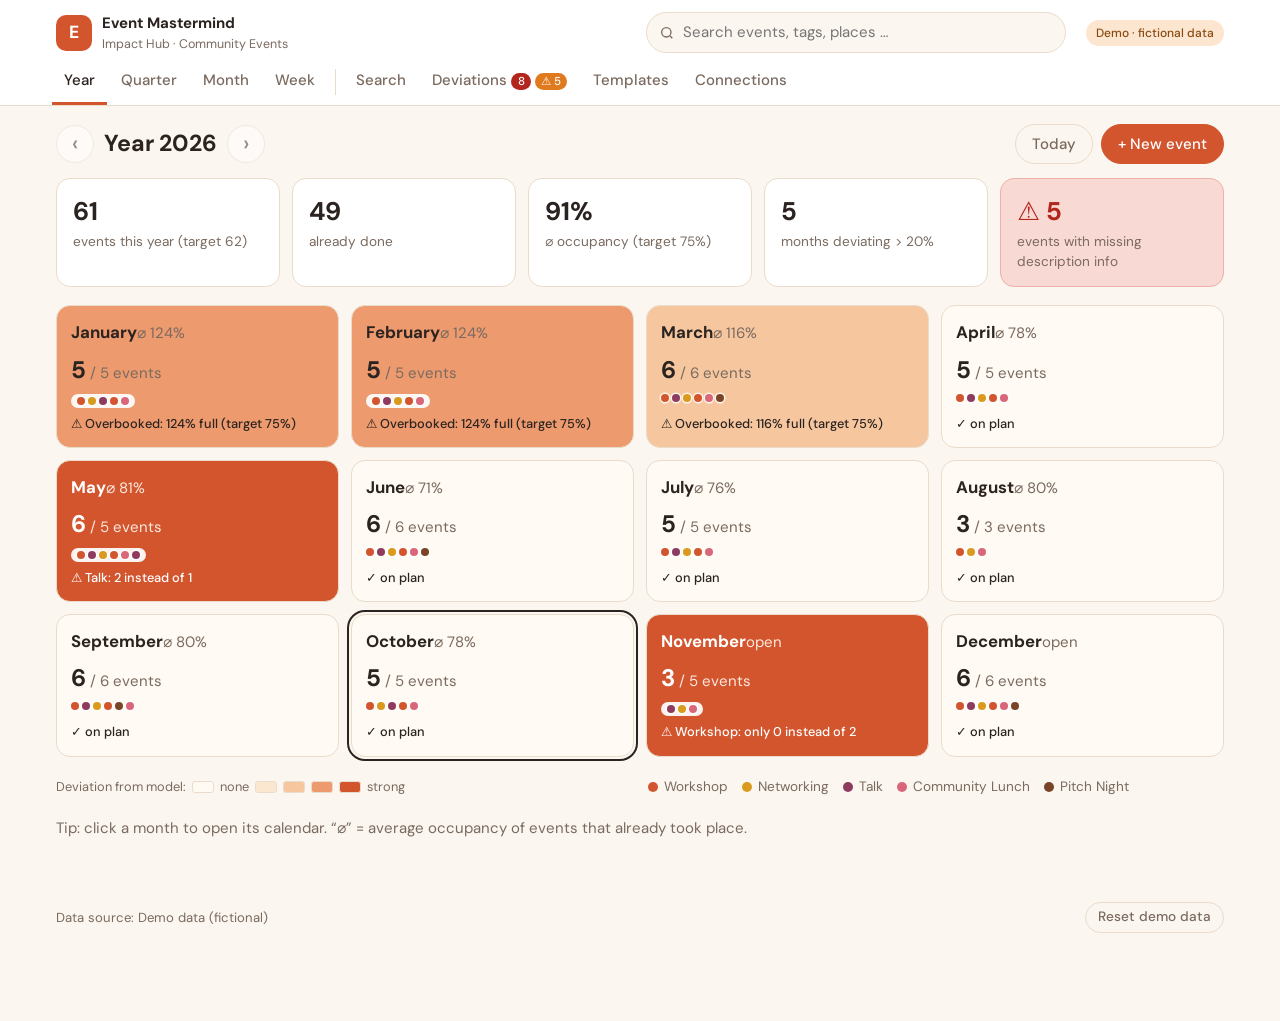
==== index.html @ b863c081 "Ask AI: KI schlägt Änderungen an Events vor, Mensch übernimmt per Klick - Gemini darf Titel, Summary" ====
<!DOCTYPE html>
<html lang="en">
<head>
  <meta charset="utf-8">
  <meta name="viewport" content="width=device-width, initial-scale=1">
  <title>Event Mastermind</title>
  <meta name="description" content="Clickable prototype of an event manager for the community team – with fictional demo data.">
  <link rel="icon" type="image/svg+xml" href="bilder/favicon.svg">
  <link rel="preconnect" href="https://fonts.googleapis.com">
  <link rel="preconnect" href="https://fonts.gstatic.com" crossorigin>
  <link href="https://fonts.googleapis.com/css2?family=DM+Sans:opsz,wght@9..40,400;9..40,500;9..40,700&display=swap" rel="stylesheet">
  <link rel="stylesheet" href="style.css">
</head>
<body>
  <header class="kopf">
    <div class="kopf-innen">
      <a class="marke" href="#/year">
        <span class="marke-zeichen" aria-hidden="true">E</span>
        <span class="marke-text">
          <strong>Event Mastermind</strong>
          <small>Impact Hub · Community Events</small>
        </span>
      </a>
      <form class="suche" id="suche-formular" role="search">
        <input type="search" id="suche" placeholder="Search events, tags, places …" aria-label="Search events" autocomplete="off">
      </form>
      <span class="demo-hinweis" title="All data is fictional">Demo · fictional data</span>
      <!-- Benutzer-Menü: wird von app.js gefüllt (nur in der Online-Version mit Google-Login) -->
      <div class="benutzer" id="benutzer" hidden></div>
    </div>
    <nav class="hauptnav" aria-label="Views">
      <a href="#/year" data-ansicht="year">Year</a>
      <a href="#/quarter" data-ansicht="quarter">Quarter</a>
      <a href="#/month" data-ansicht="month">Month</a>
      <a href="#/week" data-ansicht="week">Week</a>
      <span class="nav-trenner" aria-hidden="true"></span>
      <a href="#/search" data-ansicht="search">Search</a>
      <a href="#/deviations" data-ansicht="deviations">Deviations <span class="zaehler" id="warn-zaehler"></span> <span class="zaehler info" id="info-zaehler"></span></a>
      <a href="#/templates" data-ansicht="templates">Templates</a>
      <a href="#/connections" data-ansicht="connections">Connections</a>
    </nav>
  </header>

  <div class="werkzeugleiste" id="werkzeugleiste">
    <div class="blaettern">
      <button class="knopf rund" id="zurueck" aria-label="Previous">‹</button>
      <h1 id="titel">…</h1>
      <button class="knopf rund" id="vor" aria-label="Next">›</button>
    </div>
    <div class="aktionen">
      <button class="knopf leise" id="heute">Today</button>
      <button class="knopf haupt" id="neues-event">+ New event</button>
    </div>
  </div>

  <main id="inhalt" class="inhalt" tabindex="-1">
    <p class="laedt">Loading data …</p>
  </main>

  <footer class="fuss">
    <span id="datenquelle"></span>
    <button class="knopf leise klein" id="zuruecksetzen">Reset demo data</button>
  </footer>

  <!-- Dialog-Fenster (für Event-Formular, Social-Post usw.) -->
  <dialog id="dialog" class="dialog">
    <div id="dialog-inhalt"></div>
  </dialog>

  <div id="meldung" class="meldung" role="status" aria-live="polite"></div>

  <!-- "Ask AI": Knopf unten rechts + kleines Chat-Fenster (nur online; Vorschläge speichert erst ein Klick auf "Apply") -->
  <button class="ki-knopf" id="ki-knopf" type="button" hidden aria-controls="ki-fenster" aria-expanded="false">
    <svg class="funkel" viewBox="0 0 24 24" aria-hidden="true"><path d="M10 2.5l1.9 5.6 5.6 1.9-5.6 1.9L10 17.5l-1.9-5.6L2.5 10l5.6-1.9z"/><path d="M18.5 13.5l.95 2.55 2.55.95-2.55.95-.95 2.55-.95-2.55L15 17l2.55-.95z"/></svg> Ask AI
  </button>
  <section class="ki-fenster" id="ki-fenster" hidden aria-label="Ask AI">
    <header class="ki-kopf">
      <span class="ki-titel"><svg class="funkel" viewBox="0 0 24 24" aria-hidden="true"><path d="M10 2.5l1.9 5.6 5.6 1.9-5.6 1.9L10 17.5l-1.9-5.6L2.5 10l5.6-1.9z"/><path d="M18.5 13.5l.95 2.55 2.55.95-2.55.95-.95 2.55-.95-2.55L15 17l2.55-.95z"/></svg> Ask AI</span>
      <span class="ki-unter">Suggests changes · you decide · answers can be wrong</span>
      <button class="knopf rund leise" id="ki-schliessen" type="button" aria-label="Close">×</button>
    </header>
    <div class="ki-verlauf" id="ki-verlauf" aria-live="polite"></div>
    <form class="ki-eingabe" id="ki-formular">
      <textarea id="ki-frage" rows="2" placeholder="Ask a question or ask for texts, e.g. “Write the ticket info for …”" aria-label="Your question"></textarea>
      <button class="knopf haupt" id="ki-senden" type="submit">Send</button>
    </form>
  </section>

  <!-- Reihenfolge wichtig: erst die Daten, dann die Datenschicht, dann die Oberfläche -->
  <script src="data/demo-daten.js"></script>
  <script src="data-layer.js"></script>
  <script src="app.js"></script>
</body>
</html>
---- style.css ----
/*
 * style.css – das Aussehen.
 * Farben stehen ganz oben als "Variablen" (--name). Wer eine Farbe ändern will,
 * ändert sie nur hier – sie wird überall übernommen.
 * Warme Töne, angelehnt an Impact Hub (kein Grün, kein Blau).
 */
:root {
  /* Grundfarben */
  --hintergrund: #fbf6ef;      /* warmes Creme */
  --flaeche: #ffffff;
  --flaeche-warm: #f6ece0;     /* Sand */
  --linie: #eadccb;
  --text: #2b2320;             /* warmes Fast-Schwarz */
  --text-leise: #7a6a5f;
  --akzent: #d2552e;           /* Impact-Terrakotta */
  --akzent-dunkel: #a8401f;
  --akzent-hell: #fbe3d8;

  /* Ampel – ebenfalls warm */
  --ok: #b98b3e;               /* Ocker statt Grün */
  --ok-hell: #f6ead2;
  --warnung: #e07a1f;
  --warnung-hell: #fde6cf;
  --kritisch: #b3261e;
  --kritisch-hell: #f9d9d4;

  /* Ein Farbton pro Kategorie */
  --kat-workshop: #d2552e;        /* Terrakotta */
  --kat-networking: #d99a1e;      /* Safran */
  --kat-talk: #8e3b5e;            /* Pflaume */
  --kat-lunch: #d9677a;           /* Rosé */
  --kat-pitch: #7a4426;           /* Zimt */

  /* Heatmap-Stufen (von ruhig bis starke Abweichung) */
  --heat-0: #fffaf3;
  --heat-1: #fbe7cf;
  --heat-2: #f6c79f;
  --heat-3: #ec9a6e;
  --heat-4: #d2552e;

  --radius: 14px;
  --radius-klein: 9px;
  --schatten: 0 1px 2px rgba(43, 35, 32, .06), 0 4px 16px rgba(43, 35, 32, .06);
  --schrift: "DM Sans", system-ui, -apple-system, "Segoe UI", Roboto, sans-serif;
}

* { box-sizing: border-box; }
html { -webkit-text-size-adjust: 100%; }
body {
  margin: 0;
  background: var(--hintergrund);
  color: var(--text);
  font-family: var(--schrift);
  font-size: 15px;
  line-height: 1.5;
}
h1, h2, h3 { line-height: 1.2; margin: 0; }
h2 { font-size: 1.15rem; }
h3 { font-size: 1rem; }
a { color: var(--akzent-dunkel); }
button { font: inherit; color: inherit; }
:focus-visible { outline: 3px solid var(--warnung); outline-offset: 2px; }

/* ---------------------------------------------------------- Kopfbereich */
.kopf {
  background: var(--flaeche);
  border-bottom: 1px solid var(--linie);
  position: sticky;
  top: 0;
  z-index: 10;
}
.kopf-innen {
  max-width: 1200px;
  margin: 0 auto;
  padding: 12px 16px 6px;
  display: flex;
  align-items: center;
  justify-content: space-between;
  gap: 12px;
}
.marke { display: flex; align-items: center; gap: 10px; text-decoration: none; color: var(--text); }
.marke-zeichen {
  width: 36px; height: 36px; border-radius: 10px;
  background: var(--akzent); color: #fff;
  display: grid; place-items: center; font-weight: 700; font-size: 1.1rem;
}
.marke-text { display: flex; flex-direction: column; }
.marke-text small { color: var(--text-leise); font-size: .78rem; }
.demo-hinweis {
  font-size: .75rem; font-weight: 500;
  background: var(--warnung-hell); color: #8a4a12;
  padding: 4px 10px; border-radius: 999px; white-space: nowrap;
}
/* Benutzer-Menü oben rechts */
.benutzer { position: relative; flex-shrink: 0; }
.benutzer-knopf {
  width: 36px; height: 36px; border-radius: 50%; border: none; cursor: pointer;
  background: var(--akzent); color: #fff; font: inherit; font-weight: 700;
}
.benutzer-knopf:hover, .benutzer-knopf[aria-expanded="true"] { background: var(--akzent-dunkel); }
.benutzer-menue {
  position: absolute; right: 0; top: calc(100% + 8px); z-index: 50;
  width: 260px; padding: 14px 16px; border-radius: var(--radius-klein);
  background: var(--flaeche); border: 1px solid var(--linie);
  box-shadow: 0 8px 24px rgba(43, 35, 32, .14);
}
.benutzer-menue p { margin: 0 0 6px; }
.benutzer-email { font-weight: 700; word-break: break-all; margin-bottom: 0 !important; }
.klein-text { font-size: .78rem; }
.test-hinweis {
  font-size: .85rem; background: var(--ok-hell); border-radius: var(--radius-klein);
  padding: 8px 12px; margin: 12px 0 0;
}
/* "Ask AI": Knopf unten rechts und Chat-Fenster */
.funkel { width: 1.15em; height: 1.15em; fill: currentColor; flex-shrink: 0; }
.ki-knopf {
  position: fixed; right: 20px; bottom: 20px; z-index: 40;
  display: inline-flex; align-items: center; gap: 8px;
  padding: 12px 18px; border: none; border-radius: 999px; cursor: pointer;
  background: var(--akzent); color: #fff; font: inherit; font-weight: 700;
  box-shadow: 0 8px 24px rgba(168, 64, 31, .35);
}
.ki-knopf:hover { background: var(--akzent-dunkel); }
.ki-knopf .funkel { color: var(--kat-networking); }
.ki-fenster {
  position: fixed; right: 20px; bottom: 20px; z-index: 45;
  width: min(440px, calc(100vw - 32px)); height: min(620px, calc(100vh - 40px));
  display: flex; flex-direction: column; overflow: hidden;
  background: var(--flaeche); border: 1px solid var(--linie); border-radius: var(--radius-klein);
  box-shadow: 0 16px 48px rgba(43, 35, 32, .22);
}
.ki-fenster[hidden], .ki-knopf[hidden] { display: none; }
.ki-kopf {
  display: grid; grid-template-columns: 1fr auto; align-items: center;
  padding: 10px 10px 10px 16px; background: var(--flaeche-warm); border-bottom: 1px solid var(--linie);
}
.ki-titel { display: inline-flex; align-items: center; gap: 6px; font-weight: 700; }
.ki-titel .funkel { color: var(--akzent); }
.ki-unter { grid-column: 1; font-size: .75rem; color: var(--text-leise); }
.ki-kopf .knopf { grid-column: 2; grid-row: 1 / span 2; }
.ki-verlauf { flex: 1; overflow-y: auto; padding: 14px; display: flex; flex-direction: column; gap: 10px; }
.ki-blase { max-width: 88%; padding: 9px 13px; border-radius: 14px; font-size: .9rem; line-height: 1.45; }
.ki-blase p { margin: 0 0 6px; }
.ki-blase p:last-child { margin-bottom: 0; }
.ki-blase ul { margin: 4px 0; padding-left: 18px; }
.ki-blase code { font-size: .85em; background: var(--flaeche-warm); padding: 0 4px; border-radius: 4px; }
.ki-blase.user { align-self: flex-end; background: var(--akzent); color: #fff; border-bottom-right-radius: 4px; }
.ki-blase.model { align-self: flex-start; background: var(--hintergrund); border: 1px solid var(--linie); border-bottom-left-radius: 4px; }
.ki-blase.fehler { background: var(--kritisch-hell); border-color: var(--kritisch-hell); }
.ki-blase.warten { color: var(--text-leise); }
.ki-modell { font-size: .72rem; color: var(--text-leise); margin-top: 6px !important; }
.ki-beispiele { display: flex; flex-direction: column; align-items: flex-start; gap: 6px; margin-top: 10px; }
.ki-beispiele .knopf { text-align: left; }
/* Änderungs-Vorschläge der KI (Karte mit alt → neu) */
.ki-vorschlag { margin: 8px 0; padding: 10px; background: var(--flaeche); border: 1px solid var(--linie); border-left: 4px solid var(--akzent); border-radius: 10px; }
.ki-vorschlag.fehler { border-left-color: var(--kritisch); background: var(--kritisch-hell); }
.ki-vorschlag.verworfen { opacity: .55; }
.ki-vorschlag-kopf { font-size: .88rem; margin-bottom: 4px; }
.ki-vorschlag p.leise { font-size: .8rem; }
.ki-diff { display: flex; flex-direction: column; gap: 6px; margin: 6px 0; }
.ki-diff-zeile { font-size: .8rem; line-height: 1.35; }
.ki-diff-zeile del, .ki-diff-zeile ins { white-space: pre-line; }
.ki-diff-feld { display: block; font-weight: 700; color: var(--text-leise); font-size: .72rem; text-transform: uppercase; letter-spacing: .03em; }
.ki-diff-zeile del { display: block; color: var(--text-leise); }
.ki-diff-zeile ins { display: block; text-decoration: none; background: var(--ok-hell); border-radius: 4px; padding: 1px 4px; }
.ki-diff-leer { display: block; color: var(--kritisch); font-style: italic; }
.ki-vorschlag-knoepfe { display: flex; flex-wrap: wrap; gap: 6px; align-items: center; margin-top: 6px; }
.ki-erledigt { color: var(--ok); font-weight: 700; font-size: .85rem; }
.punkte i {
  display: inline-block; width: 6px; height: 6px; margin-right: 3px; border-radius: 50%;
  background: var(--akzent); animation: punkt 1s infinite ease-in-out;
}
.punkte i:nth-child(2) { animation-delay: .15s; }
.punkte i:nth-child(3) { animation-delay: .3s; }
@keyframes punkt { 0%, 80%, 100% { opacity: .25; } 40% { opacity: 1; } }
.ki-eingabe { display: flex; gap: 8px; padding: 10px; border-top: 1px solid var(--linie); }
.ki-eingabe textarea {
  flex: 1; resize: none; font: inherit; font-size: .9rem; color: var(--text);
  padding: 8px 12px; border: 1px solid var(--linie); border-radius: var(--radius-klein); background: var(--hintergrund);
}
.ki-eingabe textarea:focus { border-color: var(--akzent); outline: none; }
.ki-eingabe .knopf { align-self: stretch; }
.hauptnav {
  max-width: 1200px; margin: 0 auto; padding: 0 12px;
  display: flex; gap: 2px; overflow-x: auto; scrollbar-width: none;
}
.hauptnav::-webkit-scrollbar { display: none; }
.hauptnav a {
  padding: 10px 12px; text-decoration: none; color: var(--text-leise);
  font-weight: 500; white-space: nowrap; border-bottom: 3px solid transparent;
}
.hauptnav a:hover { color: var(--text); }
.hauptnav a.aktiv { color: var(--text); border-bottom-color: var(--akzent); }
.nav-trenner { width: 1px; background: var(--linie); margin: 10px 6px; flex: none; }
.zaehler {
  display: inline-block; min-width: 20px; padding: 0 6px; border-radius: 999px;
  background: var(--kritisch); color: #fff; font-size: .72rem; text-align: center;
}
.zaehler:empty { display: none; }

/* ---------------------------------------------------------- Werkzeugleiste */
.werkzeugleiste {
  max-width: 1200px; margin: 0 auto; padding: 18px 16px 6px;
  display: flex; align-items: center; justify-content: space-between; gap: 12px; flex-wrap: wrap;
}
.werkzeugleiste.ohne-blaettern .blaettern .rund { display: none; }
.blaettern { display: flex; align-items: center; gap: 10px; min-width: 0; }
.blaettern h1 { font-size: 1.45rem; font-weight: 700; }
.aktionen { display: flex; gap: 8px; }

/* ---------------------------------------------------------- Knöpfe */
.knopf {
  border: 1px solid var(--linie); background: var(--flaeche);
  border-radius: 999px; padding: 8px 16px; cursor: pointer; font-weight: 500;
  transition: background .15s, border-color .15s;
}
.knopf:hover { border-color: var(--akzent); }
.knopf.haupt { background: var(--akzent); border-color: var(--akzent); color: #fff; }
.knopf.haupt:hover { background: var(--akzent-dunkel); }
.knopf.leise { background: transparent; }
.knopf.klein { padding: 4px 12px; font-size: .85rem; }
.knopf.rund { width: 38px; height: 38px; padding: 0; font-size: 1.4rem; line-height: 1; }
.knopf.gefahr { color: var(--kritisch); }
.knopf:disabled { opacity: .5; cursor: not-allowed; }

/* ---------------------------------------------------------- Inhalt */
.inhalt { max-width: 1200px; margin: 0 auto; padding: 8px 16px 32px; outline: none; }
.laedt { color: var(--text-leise); }
.karte {
  background: var(--flaeche); border: 1px solid var(--linie);
  border-radius: var(--radius); box-shadow: var(--schatten); padding: 18px;
}
.abschnitt { margin-top: 20px; }
.untertitel { color: var(--text-leise); margin: 4px 0 0; }
.leise { color: var(--text-leise); }
.gitter-2 { display: grid; grid-template-columns: repeat(auto-fit, minmax(300px, 1fr)); gap: 16px; }

/* Kennzahlen oben */
.kennzahlen { display: grid; grid-template-columns: repeat(auto-fit, minmax(160px, 1fr)); gap: 12px; margin-bottom: 18px; }
.kennzahl { background: var(--flaeche); border: 1px solid var(--linie); border-radius: var(--radius); padding: 14px 16px; }
.kennzahl .wert { font-size: 1.6rem; font-weight: 700; }
.kennzahl .label { color: var(--text-leise); font-size: .85rem; }

/* Kategorie-Farben */
.kat-Workshop { --kat: var(--kat-workshop); }
.kat-Networking { --kat: var(--kat-networking); }
.kat-Talk { --kat: var(--kat-talk); }
.kat-Community-Lunch { --kat: var(--kat-lunch); }
.kat-Pitch-Night { --kat: var(--kat-pitch); }
.kat-auslastung { --kat: var(--akzent); }
.kat-punkt { display: inline-block; width: 10px; height: 10px; border-radius: 50%; background: var(--kat); flex: none; }
.kat-pille {
  display: inline-flex; align-items: center; gap: 6px; font-size: .78rem; font-weight: 500;
  padding: 2px 10px; border-radius: 999px;
  background: color-mix(in srgb, var(--kat) 14%, white); color: color-mix(in srgb, var(--kat) 80%, black);
}
.legende { display: flex; flex-wrap: wrap; gap: 14px; font-size: .85rem; color: var(--text-leise); }
.legende span { display: inline-flex; align-items: center; gap: 6px; }

/* Status */
.status { font-size: .75rem; font-weight: 500; padding: 2px 9px; border-radius: 999px; white-space: nowrap; }
.status-Idea { background: #efe7f0; color: #6b3a5a; }
.status-Planned { background: var(--ok-hell); color: #7a5a1f; }
.status-Published { background: var(--akzent-hell); color: var(--akzent-dunkel); }
.status-Done { background: #ece6e1; color: #5d514a; }

/* ---------------------------------------------------------- Jahr: Heatmap */
.heatmap { display: grid; grid-template-columns: repeat(4, 1fr); gap: 12px; }
.kachel {
  text-align: left; cursor: pointer; border: 1px solid var(--linie);
  border-radius: var(--radius); padding: 14px; min-height: 140px;
  background: var(--heat-0); display: flex; flex-direction: column; gap: 6px;
  transition: transform .12s, box-shadow .12s;
}
.kachel:hover { transform: translateY(-2px); box-shadow: var(--schatten); }
.kachel.stufe-1 { background: var(--heat-1); }
.kachel.stufe-2 { background: var(--heat-2); }
.kachel.stufe-3 { background: var(--heat-3); }
.kachel.stufe-4 { background: var(--heat-4); color: #fff; }
.kachel.stufe-4 .leise { color: #fde9df; }
.kachel.heute-monat { outline: 2px solid var(--text); outline-offset: 2px; }
.kachel-kopf { display: flex; justify-content: space-between; align-items: baseline; }
.kachel-kopf strong { font-size: 1.05rem; }
.kachel .zahl { font-size: 1.5rem; font-weight: 700; }
.kachel .hinweis { font-size: .8rem; font-weight: 500; margin-top: auto; }
.mini-punkte { display: flex; flex-wrap: wrap; gap: 3px; }
.mini-punkte .kat-punkt { width: 8px; height: 8px; box-shadow: 0 0 0 1.5px rgba(255,255,255,.8); }
.kachel.stufe-3 .mini-punkte, .kachel.stufe-4 .mini-punkte { background: rgba(255,255,255,.92); padding: 3px 6px; border-radius: 999px; align-self: flex-start; }
.skala { display: flex; align-items: center; gap: 6px; font-size: .8rem; color: var(--text-leise); }
.skala i { width: 22px; height: 12px; border-radius: 3px; display: inline-block; border: 1px solid var(--linie); }

/* ---------------------------------------------------------- Quartal: Balken */
.balken-zeile { display: grid; grid-template-columns: 150px 1fr 90px; gap: 12px; align-items: center; padding: 10px 0; border-bottom: 1px dashed var(--linie); }
.balken-zeile:last-child { border-bottom: 0; }
.balken-name { display: flex; align-items: center; gap: 8px; font-weight: 500; }
.balken-spur { position: relative; height: 26px; background: var(--flaeche-warm); border-radius: 6px; }
.balken-ist { position: absolute; inset: 0 auto 0 0; background: var(--kat); border-radius: 6px; }
.balken-soll { position: absolute; top: -4px; bottom: -4px; width: 3px; background: var(--text); border-radius: 2px; }
.balken-soll::after { content: "Soll"; position: absolute; top: -16px; left: -9px; font-size: .65rem; color: var(--text-leise); }
.balken-wert { text-align: right; font-variant-numeric: tabular-nums; }
.abw { font-size: .8rem; font-weight: 700; }
.abw.zu-wenig { color: var(--kritisch); }
.abw.zu-viel { color: var(--warnung); }
.abw.passt { color: var(--ok); }
.monats-links { display: flex; gap: 8px; flex-wrap: wrap; margin-top: 10px; }

/* ---------------------------------------------------------- Monat: Kalender */
.banner { border-radius: var(--radius); padding: 12px 16px; margin-bottom: 14px; display: flex; gap: 10px; align-items: flex-start; }
.banner.warnung { background: var(--warnung-hell); border: 1px solid #f4c79c; }
.banner.ok { background: var(--ok-hell); border: 1px solid #ead7ad; }
.banner ul { margin: 4px 0 0; padding-left: 18px; }
.banner-symbol { font-size: 1.2rem; line-height: 1.2; }
.kalender { display: grid; grid-template-columns: repeat(7, 1fr); gap: 6px; }
.kalender .wochentag { font-size: .78rem; color: var(--text-leise); font-weight: 500; text-align: center; padding: 4px 0; }
.tag-zelle {
  background: var(--flaeche); border: 1px solid var(--linie); border-radius: var(--radius-klein);
  min-height: 104px; padding: 6px; display: flex; flex-direction: column; gap: 4px;
}
.tag-zelle.fremd { background: transparent; border-style: dashed; opacity: .55; }
.tag-zelle.heute { border: 2px solid var(--akzent); }
.tag-nr { font-size: .8rem; font-weight: 700; color: var(--text-leise); background: none; border: 0; padding: 0; cursor: pointer; align-self: flex-start; }
.tag-nr:hover { color: var(--akzent); }
.ev-chip {
  border: 0; text-align: left; cursor: pointer; width: 100%;
  background: color-mix(in srgb, var(--kat) 14%, white);
  border-left: 3px solid var(--kat); border-radius: 5px; padding: 3px 6px;
  font-size: .76rem; line-height: 1.25; overflow: hidden;
}
.ev-chip:hover { background: color-mix(in srgb, var(--kat) 24%, white); }
.ev-chip .zeit { font-weight: 700; }
.ev-chip.idee { border-left-style: dotted; opacity: .8; }

/* ---------------------------------------------------------- Woche: Liste */
.wochen-tag { margin-bottom: 16px; }
.wochen-tag-kopf { display: flex; align-items: baseline; gap: 10px; padding: 6px 2px; border-bottom: 2px solid var(--linie); margin-bottom: 10px; }
.wochen-tag-kopf.heute { border-bottom-color: var(--akzent); }
.wochen-tag-kopf .leise { font-size: .85rem; }
.event-karte {
  background: var(--flaeche); border: 1px solid var(--linie); border-left: 5px solid var(--kat);
  border-radius: var(--radius); padding: 14px 16px; margin-bottom: 10px; box-shadow: var(--schatten);
}
.event-kopf { display: flex; justify-content: space-between; gap: 10px; align-items: flex-start; flex-wrap: wrap; }
.event-kopf h3 { font-size: 1.05rem; }
.event-meta { display: flex; flex-wrap: wrap; gap: 6px 16px; color: var(--text-leise); font-size: .88rem; margin: 6px 0 10px; }
.event-raster { display: grid; grid-template-columns: minmax(180px, 260px) 1fr; gap: 16px; }
.fortschritt { height: 8px; background: var(--flaeche-warm); border-radius: 999px; overflow: hidden; margin-top: 4px; }
.fortschritt span { display: block; height: 100%; background: var(--kat); border-radius: 999px; }
.fortschritt.ueber span { background: var(--kritisch); }
.aufgaben { list-style: none; margin: 4px 0 0; padding: 0; }
.aufgaben li { display: flex; gap: 8px; align-items: center; font-size: .9rem; padding: 2px 0; }
.aufgaben li.erledigt span { text-decoration: line-through; color: var(--text-leise); }
.aufgaben input { accent-color: var(--akzent); width: 16px; height: 16px; }
.reminder { margin-top: 10px; font-size: .88rem; padding: 8px 12px; border-radius: var(--radius-klein); background: var(--warnung-hell); }
.reminder.dringend { background: var(--kritisch-hell); }
.reminder.ruhig { background: var(--flaeche-warm); }
.event-aktionen { display: flex; gap: 8px; flex-wrap: wrap; margin-top: 12px; }
.tags { display: flex; gap: 6px; flex-wrap: wrap; }
.tag { font-size: .75rem; color: var(--text-leise); background: var(--flaeche-warm); padding: 1px 8px; border-radius: 999px; }
.leer { color: var(--text-leise); font-style: italic; font-size: .85rem; }
.leer-tag { margin-bottom: 6px; opacity: .75; }
.leer-tag .wochen-tag-kopf { border-bottom-width: 1px; margin-bottom: 0; }
.leer-tag h2 { font-size: .95rem; font-weight: 500; }

/* ---------------------------------------------------------- Abweichungen */
.schwelle { display: flex; align-items: center; gap: 12px; flex-wrap: wrap; }
.schwelle input[type=range] { accent-color: var(--akzent); width: 220px; max-width: 100%; }
.schwelle output { font-weight: 700; font-size: 1.2rem; min-width: 52px; }
.tabelle { width: 100%; border-collapse: collapse; font-size: .92rem; }
.tabelle th { text-align: left; font-weight: 500; color: var(--text-leise); font-size: .8rem; padding: 8px; border-bottom: 1px solid var(--linie); }
.tabelle td { padding: 10px 8px; border-bottom: 1px solid var(--linie); vertical-align: middle; }
.tabelle tr:last-child td { border-bottom: 0; }
.tabelle .zahl { text-align: right; font-variant-numeric: tabular-nums; }
.tabellen-rahmen { overflow-x: auto; }

/* ---------------------------------------------------------- Vorlagen */
.vorlagen { display: grid; grid-template-columns: repeat(auto-fill, minmax(320px, 1fr)); gap: 16px; }
.vorlage { border-top: 6px solid var(--kat); display: flex; flex-direction: column; gap: 10px; }
.vorlage .titel-vorlage { font-family: ui-monospace, Menlo, monospace; font-size: .85rem; background: var(--flaeche-warm); padding: 6px 10px; border-radius: 6px; }
.vorlage details { font-size: .88rem; }
.vorlage summary { cursor: pointer; color: var(--akzent-dunkel); font-weight: 500; }
.vorlage pre, .vorschlag-text {
  white-space: pre-wrap; font-family: inherit; background: var(--flaeche-warm);
  padding: 10px 12px; border-radius: 8px; margin: 8px 0 0; font-size: .88rem;
}
.vorlage .knopf { margin-top: auto; align-self: flex-start; }

/* ---------------------------------------------------------- Verbindungen */
.verbindungen { display: grid; grid-template-columns: repeat(auto-fill, minmax(250px, 1fr)); gap: 16px; }
.verbindung { display: flex; flex-direction: column; gap: 8px; }
.verbindung-logo { width: 44px; height: 44px; border-radius: 12px; display: grid; place-items: center; font-weight: 700; font-size: 1.2rem; color: #fff; }
.verbindung-status { display: inline-flex; align-items: center; gap: 6px; font-size: .82rem; font-weight: 500; color: var(--text-leise); }
.verbindung-status::before { content: ""; width: 9px; height: 9px; border-radius: 50%; background: #c9b8a8; }
.verbindung .knopf { align-self: flex-start; margin-top: auto; }

/* ---------------------------------------------------------- Dialog & Formular */
.dialog {
  border: 0; border-radius: 18px; padding: 0; width: min(560px, calc(100vw - 24px));
  max-height: calc(100vh - 40px); box-shadow: 0 20px 60px rgba(43, 35, 32, .3);
  background: var(--flaeche); color: var(--text);
}
.dialog::backdrop { background: rgba(43, 35, 32, .45); }
.dialog-kopf { display: flex; justify-content: space-between; align-items: center; padding: 18px 20px 6px; }
.dialog-koerper { padding: 8px 20px 4px; }
.dialog-fuss { display: flex; justify-content: flex-end; gap: 8px; padding: 14px 20px 18px; flex-wrap: wrap; }
.dialog-fuss .links { margin-right: auto; }
.formular { display: grid; grid-template-columns: 1fr 1fr; gap: 12px; }
.formular label { display: flex; flex-direction: column; gap: 4px; font-size: .82rem; font-weight: 500; color: var(--text-leise); }
.formular .breit { grid-column: 1 / -1; }
.formular input, .formular select, .formular textarea {
  font: inherit; color: var(--text); padding: 9px 11px; border: 1px solid var(--linie);
  border-radius: var(--radius-klein); background: var(--hintergrund);
}
.formular input:focus, .formular select:focus { border-color: var(--akzent); outline: none; }

/* ---------------------------------------------------------- Fuß & Meldung */
.fuss {
  max-width: 1200px; margin: 0 auto; padding: 16px 16px 88px; /* unten Platz für den Ask-AI-Knopf */
  display: flex; justify-content: space-between; align-items: center; gap: 12px;
  color: var(--text-leise); font-size: .82rem; flex-wrap: wrap;
}
.meldung {
  position: fixed; left: 50%; bottom: 24px; transform: translate(-50%, 40px);
  background: var(--text); color: #fff; padding: 10px 18px; border-radius: 999px;
  opacity: 0; transition: .25s; pointer-events: none; font-size: .9rem; z-index: 50;
}
.meldung.sichtbar { opacity: 1; transform: translate(-50%, 0); }

/* ---------------------------------------------------------- Suche */
.suche { flex: 1; max-width: 420px; margin: 0 8px 0 auto; }
.suche input, .suchfilter input[type=search], .suchfilter select {
  width: 100%; font: inherit; color: var(--text); padding: 8px 14px 8px 36px;
  border: 1px solid var(--linie); border-radius: 999px; background: var(--hintergrund)
    url("data:image/svg+xml,%3Csvg xmlns='http://www.w3.org/2000/svg' width='16' height='16' fill='none' stroke='%237a6a5f' stroke-width='2' viewBox='0 0 24 24'%3E%3Ccircle cx='11' cy='11' r='7'/%3E%3Cpath d='m20 20-3.5-3.5'/%3E%3C/svg%3E") no-repeat 12px center;
}
.suchfilter select { padding-left: 12px; background-image: none; border-radius: var(--radius-klein); }
.suche input:focus, .suchfilter input:focus, .suchfilter select:focus { border-color: var(--akzent); outline: none; }
.suchfilter { display: grid; grid-template-columns: 1fr 1fr auto; gap: 12px; align-items: end; }
.suchfilter label { display: flex; flex-direction: column; gap: 4px; font-size: .82rem; font-weight: 500; color: var(--text-leise); }
.suchfilter .breit { grid-column: 1 / -1; }
.suchfilter .haken { flex-direction: row; align-items: center; gap: 8px; padding-bottom: 8px; color: var(--text); font-size: .9rem; }
.suchfilter .haken input { accent-color: var(--akzent); width: 16px; height: 16px; }
.treffer {
  display: grid; grid-template-columns: 56px 1fr auto; gap: 14px; align-items: start;
  background: var(--flaeche); border: 1px solid var(--linie); border-left: 5px solid var(--kat);
  border-radius: var(--radius); padding: 14px 16px; margin-bottom: 10px;
}
.treffer-datum { display: flex; flex-direction: column; align-items: center; background: var(--flaeche-warm); border-radius: 10px; padding: 6px 0; line-height: 1.1; }
.treffer-datum strong { font-size: 1.3rem; }
.treffer-datum span { font-size: .75rem; color: var(--text-leise); text-transform: uppercase; }
.treffer-inhalt { display: flex; flex-direction: column; gap: 6px; min-width: 0; }
.treffer-inhalt h3 { font-size: 1.02rem; }
.treffer-aktionen { display: flex; flex-direction: column; gap: 6px; }
.fundstelle { margin: 0; font-size: .85rem; color: var(--text-leise); }
.fundstelle span { font-weight: 500; color: var(--text); }
mark { background: #fbd9a8; color: inherit; border-radius: 3px; padding: 0; }
.tag-knopf { border: 0; cursor: pointer; font: inherit; font-size: .75rem; }
.tag-knopf:hover { background: var(--akzent-hell); color: var(--akzent-dunkel); }

/* ---------------------------------------------------------- Summary, Description, Tags im Formular */
.summary { margin: 4px 0 0; color: var(--text-leise); font-size: .92rem; font-style: italic; }
details.beschreibung { margin-top: 10px; font-size: .9rem; }
details.beschreibung summary { cursor: pointer; color: var(--akzent-dunkel); font-weight: 500; }
details.beschreibung p { white-space: pre-line; margin: 6px 0 0; }
.feld-gruppe { display: flex; flex-direction: column; gap: 6px; }
.feld-titel { font-size: .82rem; font-weight: 500; color: var(--text-leise); }
.tag-auswahl { display: flex; flex-wrap: wrap; gap: 6px; }
.formular .tag-wahl { display: inline-flex; flex-direction: row; position: relative; cursor: pointer; }
.tag-wahl input { position: absolute; opacity: 0; width: 1px; height: 1px; }
.tag-wahl span {
  font-size: .8rem; font-weight: 500; color: var(--text); padding: 4px 11px; border-radius: 999px;
  border: 1px solid var(--linie); background: var(--hintergrund); transition: .12s;
}
.tag-wahl:hover span { border-color: var(--akzent); }
.tag-wahl input:checked + span { background: var(--akzent); border-color: var(--akzent); color: #fff; }
.tag-wahl input:focus-visible + span { outline: 3px solid var(--warnung); outline-offset: 2px; }
.vorschlag-box { background: var(--flaeche-warm); border-radius: var(--radius); padding: 12px; display: flex; flex-direction: column; gap: 10px; }
.vorschlag-box .knopf { align-self: flex-start; }
.vorschlag-teil { border-top: 1px dashed var(--linie); padding-top: 8px; font-size: .9rem; }
.vorschlag-teil .vorschlag-text { white-space: pre-line; background: var(--flaeche); margin-top: 6px; }
.titel-ideen { display: flex; flex-wrap: wrap; gap: 6px; margin-top: 6px; }
.titel-ideen .knopf { text-align: left; }
.hinweis-klein { margin: 0; font-size: .85rem; }
.platzhalter { background: var(--akzent-hell); color: var(--akzent-dunkel); border-radius: 4px; padding: 0 4px; font-size: .9em; }
.ideen { margin: 6px 0 0; padding-left: 18px; }

/* ---------------------------------------------------------- Fehlende Infos & gegliederte Description */
.info-fehlt {
  margin-top: 10px; padding: 9px 12px; border-radius: var(--radius-klein); font-size: .9rem;
  background: var(--warnung-hell); border: 1px solid #f4c79c; color: #7a3d0c;
}
.info-fehlt.kritisch { background: var(--kritisch-hell); border-color: #eeb0a8; color: var(--kritisch); }
.abzeichen {
  display: inline-block; font-size: .72rem; font-weight: 700; padding: 2px 8px; border-radius: 999px;
  background: var(--warnung-hell); color: #8a4a12; white-space: nowrap;
}
.abzeichen.kritisch { background: var(--kritisch); color: #fff; }
.chip-warnung { color: var(--kritisch); font-weight: 700; margin-right: 3px; }
.text-kritisch { color: var(--kritisch); }
.fehlt-text { color: var(--kritisch); font-weight: 500; font-style: italic; }
.zaehler.info { background: var(--warnung); }
a.kennzahl { text-decoration: none; color: inherit; }
.kennzahl.warnend { border-color: #eeb0a8; background: var(--kritisch-hell); }
.kennzahl.warnend .wert { color: var(--kritisch); }
.rahmen-warnung { border-color: #eeb0a8; border-left: 5px solid var(--kritisch); }
.tabelle tr.vergangen td { opacity: .6; }
.haken-gruppe { display: flex; flex-direction: column; gap: 2px; }
.b-kopf { font-size: .78rem; font-weight: 700; text-transform: uppercase; letter-spacing: .04em; color: var(--text-leise); margin: 10px 0 2px; }
.b-gruppe { border-top: 1px dashed var(--linie); padding: 8px 0 2px; }
.b-gruppe h4 { font-size: .92rem; margin: 0 0 4px; }
.b-gruppe h5 { font-size: .8rem; margin: 8px 0 2px; color: var(--text-leise); font-weight: 500; }
.b-gruppe p { margin: 0 0 4px; white-space: pre-line; }
.b-gruppe p.agenda { font-variant-numeric: tabular-nums; background: var(--flaeche-warm); padding: 6px 10px; border-radius: 6px; }
.beschreibung-felder { border: 1px solid var(--linie); border-radius: var(--radius); padding: 10px 12px 12px; display: grid; gap: 10px; margin: 0; }
.beschreibung-felder legend { font-weight: 700; font-size: .9rem; padding: 0 6px; }
.formular textarea.fehlt { border-color: #eeb0a8; background: #fff6f4; }
.formular textarea.fehlt::placeholder { color: var(--kritisch); opacity: .8; }
.beschreibung-vorlage h5 { margin: 8px 0 2px; font-size: .8rem; }
.beschreibung-vorlage pre { margin-top: 2px; }
details.vorschau { background: var(--flaeche); border-radius: 8px; padding: 6px 10px; margin-top: 6px; }

/* ---------------------------------------------------------- Handy */
@media (max-width: 900px) {
  .heatmap { grid-template-columns: repeat(3, 1fr); }
}
@media (max-width: 640px) {
  body { font-size: 14px; }
  .demo-hinweis { display: none; }
  .ki-fenster { right: 16px; bottom: 16px; }
  .ki-knopf { right: 16px; bottom: 16px; }
  .kopf-innen { flex-wrap: wrap; }
  .suche { order: 3; max-width: none; flex-basis: 100%; margin: 4px 0 0; }
  .suchfilter { grid-template-columns: 1fr; }
  .treffer { grid-template-columns: 48px 1fr; }
  .treffer-aktionen { grid-column: 1 / -1; flex-direction: row; }
  .heatmap { grid-template-columns: repeat(2, 1fr); }
  .kachel { min-height: 120px; }
  .blaettern h1 { font-size: 1.15rem; }
  .werkzeugleiste { padding-top: 12px; }
  .aktionen { width: 100%; }
  .aktionen .knopf.haupt { flex: 1; }
  .balken-zeile { grid-template-columns: 1fr 70px; }
  .balken-spur { grid-column: 1 / -1; grid-row: 2; }
  /* Kalender wird auf dem Handy zur Liste */
  .kalender { grid-template-columns: 1fr; }
  .kalender .wochentag, .tag-zelle.fremd, .tag-zelle.ohne-events { display: none; }
  .tag-zelle { min-height: 0; }
  .event-raster { grid-template-columns: 1fr; }
  .formular { grid-template-columns: 1fr; }
}
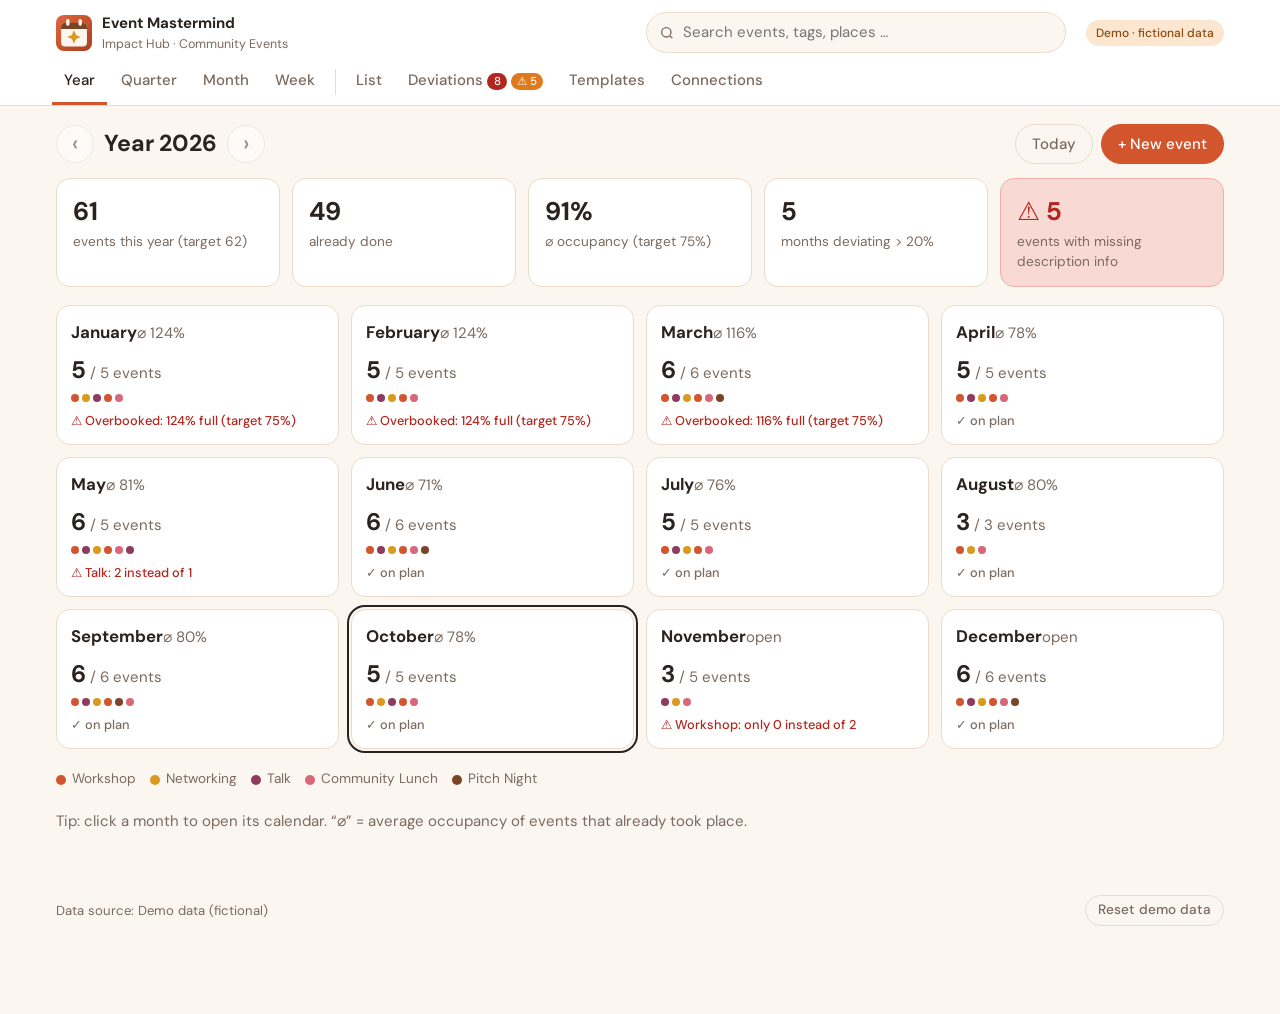
==== commit ea4ee8a3: "Woche wie Google Kalender, Event-Details als Schublade, Logo, Liste - Logo oben links = Favicon - Me" ====
--- a/index.html
+++ b/index.html
@@ -15,7 +15,7 @@
   <header class="kopf">
     <div class="kopf-innen">
       <a class="marke" href="#/year">
-        <span class="marke-zeichen" aria-hidden="true">E</span>
+        <img class="marke-zeichen" src="bilder/favicon.svg" alt="" width="36" height="36">
         <span class="marke-text">
           <strong>Event Mastermind</strong>
           <small>Impact Hub · Community Events</small>
@@ -34,7 +34,7 @@
       <a href="#/month" data-ansicht="month">Month</a>
       <a href="#/week" data-ansicht="week">Week</a>
       <span class="nav-trenner" aria-hidden="true"></span>
-      <a href="#/search" data-ansicht="search">Search</a>
+      <a href="#/search" data-ansicht="search">List</a>
       <a href="#/deviations" data-ansicht="deviations">Deviations <span class="zaehler" id="warn-zaehler"></span> <span class="zaehler info" id="info-zaehler"></span></a>
       <a href="#/templates" data-ansicht="templates">Templates</a>
       <a href="#/connections" data-ansicht="connections">Connections</a>
@@ -69,6 +69,16 @@
 
   <div id="meldung" class="meldung" role="status" aria-live="polite"></div>
 
+  <!-- Event-Details: Schublade, die von rechts hereinfährt (wird von app.js gefüllt) -->
+  <div class="drawer-schatten" id="drawer-schatten" hidden></div>
+  <aside class="event-drawer" id="event-drawer" hidden aria-label="Event details">
+    <div class="drawer-kopf">
+      <span class="drawer-datum" id="drawer-datum"></span>
+      <button class="knopf rund leise" id="drawer-schliessen" type="button" aria-label="Close">×</button>
+    </div>
+    <div class="drawer-inhalt" id="drawer-inhalt"></div>
+  </aside>
+
   <!-- "Ask AI": Knopf unten rechts + kleines Chat-Fenster (nur online; Vorschläge speichert erst ein Klick auf "Apply") -->
   <button class="ki-knopf" id="ki-knopf" type="button" hidden aria-controls="ki-fenster" aria-expanded="false">
     <svg class="funkel" viewBox="0 0 24 24" aria-hidden="true"><path d="M10 2.5l1.9 5.6 5.6 1.9-5.6 1.9L10 17.5l-1.9-5.6L2.5 10l5.6-1.9z"/><path d="M18.5 13.5l.95 2.55 2.55.95-2.55.95-.95 2.55-.95-2.55L15 17l2.55-.95z"/></svg> Ask AI
--- a/style.css
+++ b/style.css
@@ -31,12 +31,6 @@
   --kat-lunch: #d9677a;           /* Rosé */
   --kat-pitch: #7a4426;           /* Zimt */
 
-  /* Heatmap-Stufen (von ruhig bis starke Abweichung) */
-  --heat-0: #fffaf3;
-  --heat-1: #fbe7cf;
-  --heat-2: #f6c79f;
-  --heat-3: #ec9a6e;
-  --heat-4: #d2552e;
 
   --radius: 14px;
   --radius-klein: 9px;
@@ -79,11 +73,7 @@
   gap: 12px;
 }
 .marke { display: flex; align-items: center; gap: 10px; text-decoration: none; color: var(--text); }
-.marke-zeichen {
-  width: 36px; height: 36px; border-radius: 10px;
-  background: var(--akzent); color: #fff;
-  display: grid; place-items: center; font-weight: 700; font-size: 1.1rem;
-}
+.marke-zeichen { width: 36px; height: 36px; display: block; flex: none; }
 .marke-text { display: flex; flex-direction: column; }
 .marke-text small { color: var(--text-leise); font-size: .78rem; }
 .demo-hinweis {
@@ -269,25 +259,18 @@
 .kachel {
   text-align: left; cursor: pointer; border: 1px solid var(--linie);
   border-radius: var(--radius); padding: 14px; min-height: 140px;
-  background: var(--heat-0); display: flex; flex-direction: column; gap: 6px;
+  background: var(--flaeche); display: flex; flex-direction: column; gap: 6px;
   transition: transform .12s, box-shadow .12s;
 }
 .kachel:hover { transform: translateY(-2px); box-shadow: var(--schatten); }
-.kachel.stufe-1 { background: var(--heat-1); }
-.kachel.stufe-2 { background: var(--heat-2); }
-.kachel.stufe-3 { background: var(--heat-3); }
-.kachel.stufe-4 { background: var(--heat-4); color: #fff; }
-.kachel.stufe-4 .leise { color: #fde9df; }
 .kachel.heute-monat { outline: 2px solid var(--text); outline-offset: 2px; }
 .kachel-kopf { display: flex; justify-content: space-between; align-items: baseline; }
 .kachel-kopf strong { font-size: 1.05rem; }
 .kachel .zahl { font-size: 1.5rem; font-weight: 700; }
-.kachel .hinweis { font-size: .8rem; font-weight: 500; margin-top: auto; }
+.kachel .hinweis { font-size: .8rem; font-weight: 500; margin-top: auto; color: var(--text-leise); }
+.kachel.mit-abweichung .hinweis { color: var(--kritisch); }
 .mini-punkte { display: flex; flex-wrap: wrap; gap: 3px; }
 .mini-punkte .kat-punkt { width: 8px; height: 8px; box-shadow: 0 0 0 1.5px rgba(255,255,255,.8); }
-.kachel.stufe-3 .mini-punkte, .kachel.stufe-4 .mini-punkte { background: rgba(255,255,255,.92); padding: 3px 6px; border-radius: 999px; align-self: flex-start; }
-.skala { display: flex; align-items: center; gap: 6px; font-size: .8rem; color: var(--text-leise); }
-.skala i { width: 22px; height: 12px; border-radius: 3px; display: inline-block; border: 1px solid var(--linie); }
 
 /* ---------------------------------------------------------- Quartal: Balken */
 .balken-zeile { display: grid; grid-template-columns: 150px 1fr 90px; gap: 12px; align-items: center; padding: 10px 0; border-bottom: 1px dashed var(--linie); }
@@ -330,11 +313,66 @@
 .ev-chip .zeit { font-weight: 700; }
 .ev-chip.idee { border-left-style: dotted; opacity: .8; }
 
-/* ---------------------------------------------------------- Woche: Liste */
-.wochen-tag { margin-bottom: 16px; }
-.wochen-tag-kopf { display: flex; align-items: baseline; gap: 10px; padding: 6px 2px; border-bottom: 2px solid var(--linie); margin-bottom: 10px; }
-.wochen-tag-kopf.heute { border-bottom-color: var(--akzent); }
-.wochen-tag-kopf .leise { font-size: .85rem; }
+/* ---------------------------------------------------------- Woche: Raster wie Google Kalender */
+.wochen-raster-huelle { overflow-x: auto; border: 1px solid var(--linie); border-radius: var(--radius); background: var(--flaeche); }
+.wochen-raster { display: grid; grid-template-columns: 52px repeat(7, minmax(96px, 1fr)); min-width: 740px; }
+.wk-ecke { border-bottom: 1px solid var(--linie); }
+.wk-tag-kopf {
+  display: flex; flex-direction: column; align-items: center; gap: 2px; padding: 8px 4px 10px;
+  background: none; border: none; border-bottom: 1px solid var(--linie); border-left: 1px solid var(--linie);
+  font: inherit; color: var(--text-leise); cursor: pointer;
+}
+.wk-tag-kopf span { font-size: .75rem; text-transform: uppercase; letter-spacing: .04em; }
+.wk-tag-kopf strong {
+  font-size: 1.35rem; color: var(--text); width: 40px; height: 40px; border-radius: 50%;
+  display: grid; place-items: center;
+}
+.wk-tag-kopf:hover strong { background: var(--flaeche-warm); }
+.wk-tag-kopf.heute span { color: var(--akzent); font-weight: 700; }
+.wk-tag-kopf.heute strong { background: var(--akzent); color: #fff; }
+.wk-zeiten { position: relative; }
+.wk-zeiten span { position: absolute; right: 8px; transform: translateY(-50%); font-size: .7rem; color: var(--text-leise); }
+.wk-spalten {
+  grid-column: 2 / -1; display: grid; grid-template-columns: repeat(7, minmax(96px, 1fr)); position: relative;
+  background: repeating-linear-gradient(to bottom, transparent 0 calc(var(--stunde) - 1px), var(--linie) calc(var(--stunde) - 1px) var(--stunde));
+}
+.wk-spalte { position: relative; border-left: 1px solid var(--linie); }
+.wk-spalte.heute { background: color-mix(in srgb, var(--akzent) 5%, transparent); }
+.wk-event {
+  position: absolute; overflow: hidden; text-align: left; cursor: pointer;
+  display: flex; flex-direction: column; gap: 1px; padding: 4px 6px;
+  font: inherit; font-size: .75rem; line-height: 1.25;
+  background: color-mix(in srgb, var(--kat) 16%, white); color: color-mix(in srgb, var(--kat) 70%, black);
+  border: none; border-left: 4px solid var(--kat); border-radius: 6px;
+}
+.wk-event strong { font-size: .8rem; color: var(--text); }
+.wk-event span { opacity: .85; white-space: nowrap; overflow: hidden; text-overflow: ellipsis; }
+.wk-event:hover, .wk-event:focus-visible { box-shadow: var(--schatten); z-index: 2; filter: brightness(.98); }
+.wk-event.idee { border-left-style: dotted; opacity: .85; }
+
+/* ---------------------------------------------------------- Event-Schublade (Details) */
+.drawer-schatten {
+  position: fixed; inset: 0; z-index: 30; background: rgba(43, 35, 32, .28);
+  opacity: 0; transition: opacity .25s;
+}
+.drawer-schatten.offen { opacity: 1; }
+.event-drawer {
+  position: fixed; top: 0; right: 0; bottom: 0; z-index: 35;
+  width: min(520px, 100vw); display: flex; flex-direction: column;
+  background: var(--hintergrund); box-shadow: -12px 0 40px rgba(43, 35, 32, .18);
+  transform: translateX(100%); transition: transform .25s ease;
+}
+.event-drawer.offen { transform: translateX(0); }
+.event-drawer[hidden], .drawer-schatten[hidden] { display: none; }
+.drawer-kopf {
+  display: flex; align-items: center; justify-content: space-between; gap: 12px;
+  padding: 12px 12px 12px 20px; border-bottom: 1px solid var(--linie); background: var(--flaeche);
+}
+.drawer-datum { font-weight: 700; color: var(--text-leise); font-size: .9rem; }
+.drawer-inhalt { flex: 1; overflow-y: auto; padding: 16px 16px 96px; }
+.drawer-inhalt .event-karte { margin: 0; box-shadow: none; }
+.drawer-inhalt .event-raster { grid-template-columns: 1fr; }
+.drawer-inhalt .beschreibung[open], .drawer-inhalt details.beschreibung { margin-top: 10px; }
 .event-karte {
   background: var(--flaeche); border: 1px solid var(--linie); border-left: 5px solid var(--kat);
   border-radius: var(--radius); padding: 14px 16px; margin-bottom: 10px; box-shadow: var(--schatten);
@@ -357,9 +395,6 @@
 .tags { display: flex; gap: 6px; flex-wrap: wrap; }
 .tag { font-size: .75rem; color: var(--text-leise); background: var(--flaeche-warm); padding: 1px 8px; border-radius: 999px; }
 .leer { color: var(--text-leise); font-style: italic; font-size: .85rem; }
-.leer-tag { margin-bottom: 6px; opacity: .75; }
-.leer-tag .wochen-tag-kopf { border-bottom-width: 1px; margin-bottom: 0; }
-.leer-tag h2 { font-size: .95rem; font-weight: 500; }
 
 /* ---------------------------------------------------------- Abweichungen */
 .schwelle { display: flex; align-items: center; gap: 12px; flex-wrap: wrap; }
@@ -390,6 +425,8 @@
 .verbindung-logo { width: 44px; height: 44px; border-radius: 12px; display: grid; place-items: center; font-weight: 700; font-size: 1.2rem; color: #fff; }
 .verbindung-status { display: inline-flex; align-items: center; gap: 6px; font-size: .82rem; font-weight: 500; color: var(--text-leise); }
 .verbindung-status::before { content: ""; width: 9px; height: 9px; border-radius: 50%; background: #c9b8a8; }
+.verbindung-status.verbunden { color: var(--akzent-dunkel); font-weight: 700; }
+.verbindung-status.verbunden::before { display: none; }
 .verbindung .knopf { align-self: flex-start; margin-top: auto; }
 
 /* ---------------------------------------------------------- Dialog & Formular */
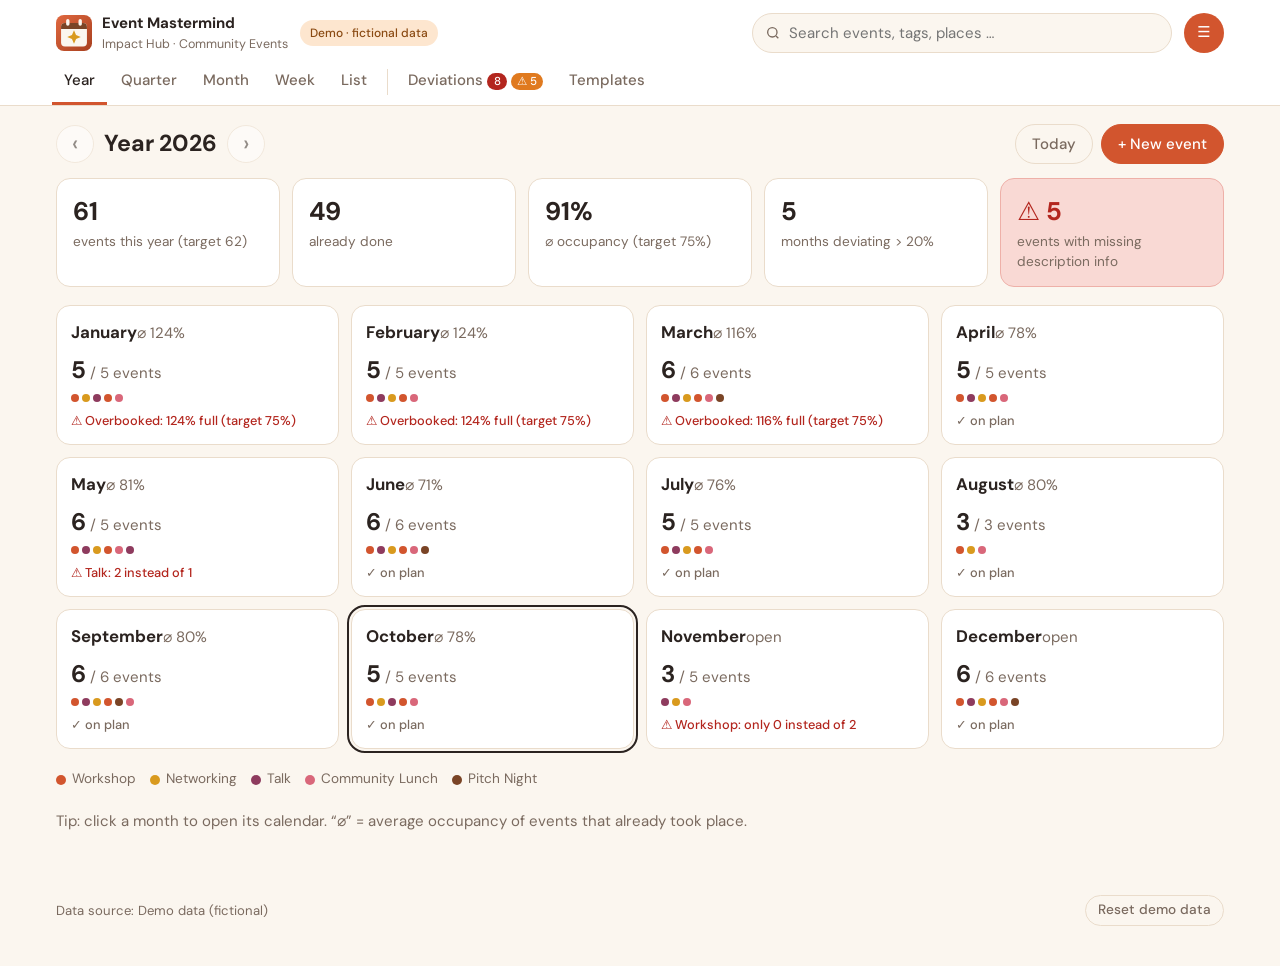
==== commit b5faf96d: "Schublade mit Knöpfen unten, Liste anklickbar, Kopfzeile aufgeräumt - Event-Schublade: alle Knöpfe (" ====
--- a/index.html
+++ b/index.html
@@ -21,11 +21,15 @@
           <small>Impact Hub · Community Events</small>
         </span>
       </a>
+      <span class="demo-hinweis" title="All data is fictional">Demo · fictional data</span>
       <form class="suche" id="suche-formular" role="search">
         <input type="search" id="suche" placeholder="Search events, tags, places …" aria-label="Search events" autocomplete="off">
       </form>
-      <span class="demo-hinweis" title="All data is fictional">Demo · fictional data</span>
-      <!-- Benutzer-Menü: wird von app.js gefüllt (nur in der Online-Version mit Google-Login) -->
+      <!-- "Ask AI" öffnet die Chat-Schublade (nur online, wenn der Gemini-Schlüssel da ist) -->
+      <button class="ki-knopf" id="ki-knopf" type="button" hidden aria-controls="ki-fenster" aria-expanded="false">
+        <svg class="funkel" viewBox="0 0 24 24" aria-hidden="true"><path d="M10 2.5l1.9 5.6 5.6 1.9-5.6 1.9L10 17.5l-1.9-5.6L2.5 10l5.6-1.9z"/><path d="M18.5 13.5l.95 2.55 2.55.95-2.55.95-.95 2.55-.95-2.55L15 17l2.55-.95z"/></svg> Ask AI
+      </button>
+      <!-- Benutzer-Menü: wird von app.js gefüllt (E-Mail, Connections) -->
       <div class="benutzer" id="benutzer" hidden></div>
     </div>
     <nav class="hauptnav" aria-label="Views">
@@ -33,11 +37,10 @@
       <a href="#/quarter" data-ansicht="quarter">Quarter</a>
       <a href="#/month" data-ansicht="month">Month</a>
       <a href="#/week" data-ansicht="week">Week</a>
+      <a href="#/search" data-ansicht="search">List</a>
       <span class="nav-trenner" aria-hidden="true"></span>
-      <a href="#/search" data-ansicht="search">List</a>
       <a href="#/deviations" data-ansicht="deviations">Deviations <span class="zaehler" id="warn-zaehler"></span> <span class="zaehler info" id="info-zaehler"></span></a>
       <a href="#/templates" data-ansicht="templates">Templates</a>
-      <a href="#/connections" data-ansicht="connections">Connections</a>
     </nav>
   </header>
 
@@ -71,22 +74,26 @@
 
   <!-- Event-Details: Schublade, die von rechts hereinfährt (wird von app.js gefüllt) -->
   <div class="drawer-schatten" id="drawer-schatten" hidden></div>
-  <aside class="event-drawer" id="event-drawer" hidden aria-label="Event details">
-    <div class="drawer-kopf">
-      <span class="drawer-datum" id="drawer-datum"></span>
-      <button class="knopf rund leise" id="drawer-schliessen" type="button" aria-label="Close">×</button>
-    </div>
+  <aside class="event-drawer" id="event-drawer" hidden tabindex="-1" aria-labelledby="drawer-titel">
+    <header class="drawer-kopf">
+      <div class="drawer-titel-block">
+        <div class="drawer-pillen" id="drawer-pillen"></div>
+        <h2 id="drawer-titel"></h2>
+        <span class="drawer-datum" id="drawer-datum"></span>
+      </div>
+    </header>
     <div class="drawer-inhalt" id="drawer-inhalt"></div>
+    <!-- Alle Knöpfe der Schublade stehen unten (Ansehen: Aktionen, Close, Edit · Bearbeiten: Delete, Cancel, Save) -->
+    <footer class="drawer-fuss" id="drawer-fuss"></footer>
   </aside>
 
-  <!-- "Ask AI": Knopf unten rechts + kleines Chat-Fenster (nur online; Vorschläge speichert erst ein Klick auf "Apply") -->
-  <button class="ki-knopf" id="ki-knopf" type="button" hidden aria-controls="ki-fenster" aria-expanded="false">
-    <svg class="funkel" viewBox="0 0 24 24" aria-hidden="true"><path d="M10 2.5l1.9 5.6 5.6 1.9-5.6 1.9L10 17.5l-1.9-5.6L2.5 10l5.6-1.9z"/><path d="M18.5 13.5l.95 2.55 2.55.95-2.55.95-.95 2.55-.95-2.55L15 17l2.55-.95z"/></svg> Ask AI
-  </button>
+  <!-- "Ask AI": Knopf unten rechts + Chat-Schublade von rechts (nur online; Vorschläge speichert erst ein Klick auf "Apply") -->
+  <div class="drawer-schatten ki-schatten" id="ki-schatten" hidden></div>
   <section class="ki-fenster" id="ki-fenster" hidden aria-label="Ask AI">
     <header class="ki-kopf">
       <span class="ki-titel"><svg class="funkel" viewBox="0 0 24 24" aria-hidden="true"><path d="M10 2.5l1.9 5.6 5.6 1.9-5.6 1.9L10 17.5l-1.9-5.6L2.5 10l5.6-1.9z"/><path d="M18.5 13.5l.95 2.55 2.55.95-2.55.95-.95 2.55-.95-2.55L15 17l2.55-.95z"/></svg> Ask AI</span>
       <span class="ki-unter">Suggests changes · you decide · answers can be wrong</span>
+      <button class="knopf klein leise" id="ki-neu" type="button" title="Clear the chat and start over">↺ New chat</button>
       <button class="knopf rund leise" id="ki-schliessen" type="button" aria-label="Close">×</button>
     </header>
     <div class="ki-verlauf" id="ki-verlauf" aria-live="polite"></div>
--- a/style.css
+++ b/style.css
@@ -77,14 +77,14 @@
 .marke-text { display: flex; flex-direction: column; }
 .marke-text small { color: var(--text-leise); font-size: .78rem; }
 .demo-hinweis {
-  font-size: .75rem; font-weight: 500;
+  font-size: .75rem; font-weight: 500; margin-right: auto; /* direkt neben dem Logo */
   background: var(--warnung-hell); color: #8a4a12;
   padding: 4px 10px; border-radius: 999px; white-space: nowrap;
 }
 /* Benutzer-Menü oben rechts */
 .benutzer { position: relative; flex-shrink: 0; }
 .benutzer-knopf {
-  width: 36px; height: 36px; border-radius: 50%; border: none; cursor: pointer;
+  width: 40px; height: 40px; border-radius: 50%; border: none; cursor: pointer;
   background: var(--akzent); color: #fff; font: inherit; font-weight: 700;
 }
 .benutzer-knopf:hover, .benutzer-knopf[aria-expanded="true"] { background: var(--akzent-dunkel); }
@@ -96,39 +96,49 @@
 }
 .benutzer-menue p { margin: 0 0 6px; }
 .benutzer-email { font-weight: 700; word-break: break-all; margin-bottom: 0 !important; }
+.menue-linie { border: none; border-top: 1px solid var(--linie); margin: 12px -16px 8px; }
+.menue-eintrag {
+  display: block; width: calc(100% + 16px); margin: 0 -8px; padding: 8px; text-align: left;
+  background: none; border: none; border-radius: var(--radius-klein); font: inherit; color: var(--text); cursor: pointer;
+}
+.menue-eintrag:hover { background: var(--flaeche-warm); }
 .klein-text { font-size: .78rem; }
 .test-hinweis {
   font-size: .85rem; background: var(--ok-hell); border-radius: var(--radius-klein);
   padding: 8px 12px; margin: 12px 0 0;
 }
-/* "Ask AI": Knopf unten rechts und Chat-Fenster */
+/* "Ask AI": Knopf oben in der Kopfzeile und Chat-Schublade */
 .funkel { width: 1.15em; height: 1.15em; fill: currentColor; flex-shrink: 0; }
 .ki-knopf {
-  position: fixed; right: 20px; bottom: 20px; z-index: 40;
+  height: 40px; flex: none;
   display: inline-flex; align-items: center; gap: 8px;
-  padding: 12px 18px; border: none; border-radius: 999px; cursor: pointer;
-  background: var(--akzent); color: #fff; font: inherit; font-weight: 700;
-  box-shadow: 0 8px 24px rgba(168, 64, 31, .35);
+  padding: 0 16px; border: none; border-radius: 999px; cursor: pointer;
+  background: var(--akzent); color: #fff; font: inherit; font-weight: 700; white-space: nowrap;
 }
 .ki-knopf:hover { background: var(--akzent-dunkel); }
 .ki-knopf .funkel { color: var(--kat-networking); }
 .ki-fenster {
-  position: fixed; right: 20px; bottom: 20px; z-index: 45;
-  width: min(440px, calc(100vw - 32px)); height: min(620px, calc(100vh - 40px));
+  /* Schublade von rechts, volle Höhe – liegt über der Event-Schublade */
+  position: fixed; top: 0; right: 0; bottom: 0; z-index: 50;
+  width: min(600px, 100vw);
   display: flex; flex-direction: column; overflow: hidden;
-  background: var(--flaeche); border: 1px solid var(--linie); border-radius: var(--radius-klein);
-  box-shadow: 0 16px 48px rgba(43, 35, 32, .22);
-}
+  background: var(--flaeche); border-left: 1px solid var(--linie);
+  box-shadow: -12px 0 40px rgba(43, 35, 32, .2);
+  transform: translateX(100%); transition: transform .25s ease;
+}
+.ki-fenster.offen { transform: translateX(0); }
 .ki-fenster[hidden], .ki-knopf[hidden] { display: none; }
 .ki-kopf {
-  display: grid; grid-template-columns: 1fr auto; align-items: center;
-  padding: 10px 10px 10px 16px; background: var(--flaeche-warm); border-bottom: 1px solid var(--linie);
-}
-.ki-titel { display: inline-flex; align-items: center; gap: 6px; font-weight: 700; }
+  display: grid; grid-template-columns: 1fr auto auto; align-items: center; column-gap: 8px;
+  padding: 14px 12px 14px 20px; background: var(--flaeche-warm); border-bottom: 1px solid var(--linie);
+}
+.ki-titel { display: inline-flex; align-items: center; gap: 6px; font-weight: 700; font-size: 1.2rem; }
 .ki-titel .funkel { color: var(--akzent); }
 .ki-unter { grid-column: 1; font-size: .75rem; color: var(--text-leise); }
-.ki-kopf .knopf { grid-column: 2; grid-row: 1 / span 2; }
-.ki-verlauf { flex: 1; overflow-y: auto; padding: 14px; display: flex; flex-direction: column; gap: 10px; }
+.ki-kopf .knopf { grid-row: 1 / span 2; }
+#ki-neu { grid-column: 2; }
+#ki-schliessen { grid-column: 3; }
+.ki-verlauf { flex: 1; overflow-y: auto; padding: 18px 20px; display: flex; flex-direction: column; gap: 10px; }
 .ki-blase { max-width: 88%; padding: 9px 13px; border-radius: 14px; font-size: .9rem; line-height: 1.45; }
 .ki-blase p { margin: 0 0 6px; }
 .ki-blase p:last-child { margin-bottom: 0; }
@@ -139,6 +149,8 @@
 .ki-blase.fehler { background: var(--kritisch-hell); border-color: var(--kritisch-hell); }
 .ki-blase.warten { color: var(--text-leise); }
 .ki-modell { font-size: .72rem; color: var(--text-leise); margin-top: 6px !important; }
+.ki-fuss { display: flex; align-items: center; justify-content: space-between; gap: 8px; margin-top: 6px; }
+.ki-fuss .ki-modell { margin: 0 !important; }
 .ki-beispiele { display: flex; flex-direction: column; align-items: flex-start; gap: 6px; margin-top: 10px; }
 .ki-beispiele .knopf { text-align: left; }
 /* Änderungs-Vorschläge der KI (Karte mit alt → neu) */
@@ -352,26 +364,45 @@
 
 /* ---------------------------------------------------------- Event-Schublade (Details) */
 .drawer-schatten {
-  position: fixed; inset: 0; z-index: 30; background: rgba(43, 35, 32, .28);
+  position: fixed; inset: 0; z-index: 41; background: rgba(43, 35, 32, .28);
   opacity: 0; transition: opacity .25s;
 }
 .drawer-schatten.offen { opacity: 1; }
 .event-drawer {
-  position: fixed; top: 0; right: 0; bottom: 0; z-index: 35;
-  width: min(520px, 100vw); display: flex; flex-direction: column;
+  position: fixed; top: 0; right: 0; bottom: 0; z-index: 42;
+  width: min(720px, 100vw); display: flex; flex-direction: column;
   background: var(--hintergrund); box-shadow: -12px 0 40px rgba(43, 35, 32, .18);
   transform: translateX(100%); transition: transform .25s ease;
 }
 .event-drawer.offen { transform: translateX(0); }
 .event-drawer[hidden], .drawer-schatten[hidden] { display: none; }
 .drawer-kopf {
-  display: flex; align-items: center; justify-content: space-between; gap: 12px;
-  padding: 12px 12px 12px 20px; border-bottom: 1px solid var(--linie); background: var(--flaeche);
-}
-.drawer-datum { font-weight: 700; color: var(--text-leise); font-size: .9rem; }
-.drawer-inhalt { flex: 1; overflow-y: auto; padding: 16px 16px 96px; }
-.drawer-inhalt .event-karte { margin: 0; box-shadow: none; }
-.drawer-inhalt .event-raster { grid-template-columns: 1fr; }
+  display: flex; align-items: flex-start; justify-content: space-between; gap: 16px;
+  padding: 18px 16px 16px 24px; border-bottom: 1px solid var(--linie); background: var(--flaeche);
+}
+.drawer-titel-block { min-width: 0; }
+.drawer-pillen { display: flex; gap: 6px; flex-wrap: wrap; margin-bottom: 8px; }
+.drawer-pillen:empty { display: none; }
+.drawer-kopf h2 { font-size: 1.45rem; line-height: 1.25; margin: 0 0 4px; }
+.drawer-datum { color: var(--text-leise); font-size: .92rem; }
+.drawer-inhalt { flex: 1; overflow-y: auto; padding: 20px 24px 24px; }
+/* In der Schublade ist das Event keine Karte mehr, sondern füllt die Fläche */
+.drawer-inhalt .event-karte { margin: 0; padding: 0; border: none; box-shadow: none; background: none; }
+.drawer-inhalt .event-kopf .summary { font-size: 1rem; }
+.drawer-inhalt .event-raster { grid-template-columns: minmax(200px, 260px) 1fr; }
+/* Fußleiste der Schublade: alle Knöpfe an einer Stelle, immer sichtbar */
+.drawer-formular .formular { margin-bottom: 8px; }
+.drawer-fuss {
+  display: flex; align-items: center; gap: 8px; flex-wrap: wrap;
+  padding: 12px 24px; background: var(--flaeche); border-top: 1px solid var(--linie);
+}
+.drawer-fuss:empty { display: none; }
+.fuss-luecke { flex: 1; }
+.ki-schatten { z-index: 49; }
+/* Kräftiger Knopf für Bearbeiten / Speichern (dunkles Orange) */
+.knopf.bearbeiten { background: var(--akzent-dunkel); border-color: var(--akzent-dunkel); color: #fff; font-weight: 700; }
+.knopf.bearbeiten:hover { background: color-mix(in srgb, var(--akzent-dunkel) 85%, black); border-color: transparent; }
+.knopf.bearbeiten[hidden] { display: none; }
 .drawer-inhalt .beschreibung[open], .drawer-inhalt details.beschreibung { margin-top: 10px; }
 .event-karte {
   background: var(--flaeche); border: 1px solid var(--linie); border-left: 5px solid var(--kat);
@@ -391,7 +422,6 @@
 .reminder { margin-top: 10px; font-size: .88rem; padding: 8px 12px; border-radius: var(--radius-klein); background: var(--warnung-hell); }
 .reminder.dringend { background: var(--kritisch-hell); }
 .reminder.ruhig { background: var(--flaeche-warm); }
-.event-aktionen { display: flex; gap: 8px; flex-wrap: wrap; margin-top: 12px; }
 .tags { display: flex; gap: 6px; flex-wrap: wrap; }
 .tag { font-size: .75rem; color: var(--text-leise); background: var(--flaeche-warm); padding: 1px 8px; border-radius: 999px; }
 .leer { color: var(--text-leise); font-style: italic; font-size: .85rem; }
@@ -451,7 +481,7 @@
 
 /* ---------------------------------------------------------- Fuß & Meldung */
 .fuss {
-  max-width: 1200px; margin: 0 auto; padding: 16px 16px 88px; /* unten Platz für den Ask-AI-Knopf */
+  max-width: 1200px; margin: 0 auto; padding: 16px 16px 40px;
   display: flex; justify-content: space-between; align-items: center; gap: 12px;
   color: var(--text-leise); font-size: .82rem; flex-wrap: wrap;
 }
@@ -463,7 +493,8 @@
 .meldung.sichtbar { opacity: 1; transform: translate(-50%, 0); }
 
 /* ---------------------------------------------------------- Suche */
-.suche { flex: 1; max-width: 420px; margin: 0 8px 0 auto; }
+.suche { flex: 1; max-width: 420px; }
+.suche input { height: 40px; }
 .suche input, .suchfilter input[type=search], .suchfilter select {
   width: 100%; font: inherit; color: var(--text); padding: 8px 14px 8px 36px;
   border: 1px solid var(--linie); border-radius: 999px; background: var(--hintergrund)
@@ -476,6 +507,8 @@
 .suchfilter .breit { grid-column: 1 / -1; }
 .suchfilter .haken { flex-direction: row; align-items: center; gap: 8px; padding-bottom: 8px; color: var(--text); font-size: .9rem; }
 .suchfilter .haken input { accent-color: var(--akzent); width: 16px; height: 16px; }
+.treffer.klickbar { cursor: pointer; transition: box-shadow .12s, border-color .12s; }
+.treffer.klickbar:hover, .treffer.klickbar:focus-visible { box-shadow: 0 0 0 2px var(--akzent-hell), var(--schatten); outline: none; }
 .treffer {
   display: grid; grid-template-columns: 56px 1fr auto; gap: 14px; align-items: start;
   background: var(--flaeche); border: 1px solid var(--linie); border-left: 5px solid var(--kat);
@@ -562,8 +595,6 @@
 @media (max-width: 640px) {
   body { font-size: 14px; }
   .demo-hinweis { display: none; }
-  .ki-fenster { right: 16px; bottom: 16px; }
-  .ki-knopf { right: 16px; bottom: 16px; }
   .kopf-innen { flex-wrap: wrap; }
   .suche { order: 3; max-width: none; flex-basis: 100%; margin: 4px 0 0; }
   .suchfilter { grid-template-columns: 1fr; }
@@ -581,6 +612,10 @@
   .kalender { grid-template-columns: 1fr; }
   .kalender .wochentag, .tag-zelle.fremd, .tag-zelle.ohne-events { display: none; }
   .tag-zelle { min-height: 0; }
-  .event-raster { grid-template-columns: 1fr; }
+  .event-raster, .drawer-inhalt .event-raster { grid-template-columns: 1fr; }
+  .drawer-kopf { padding: 14px 12px 12px 16px; }
+  .drawer-inhalt { padding: 16px; }
+  .drawer-fuss { padding: 10px 16px; }
+  .fuss-luecke { flex-basis: 100%; height: 0; }
   .formular { grid-template-columns: 1fr; }
 }
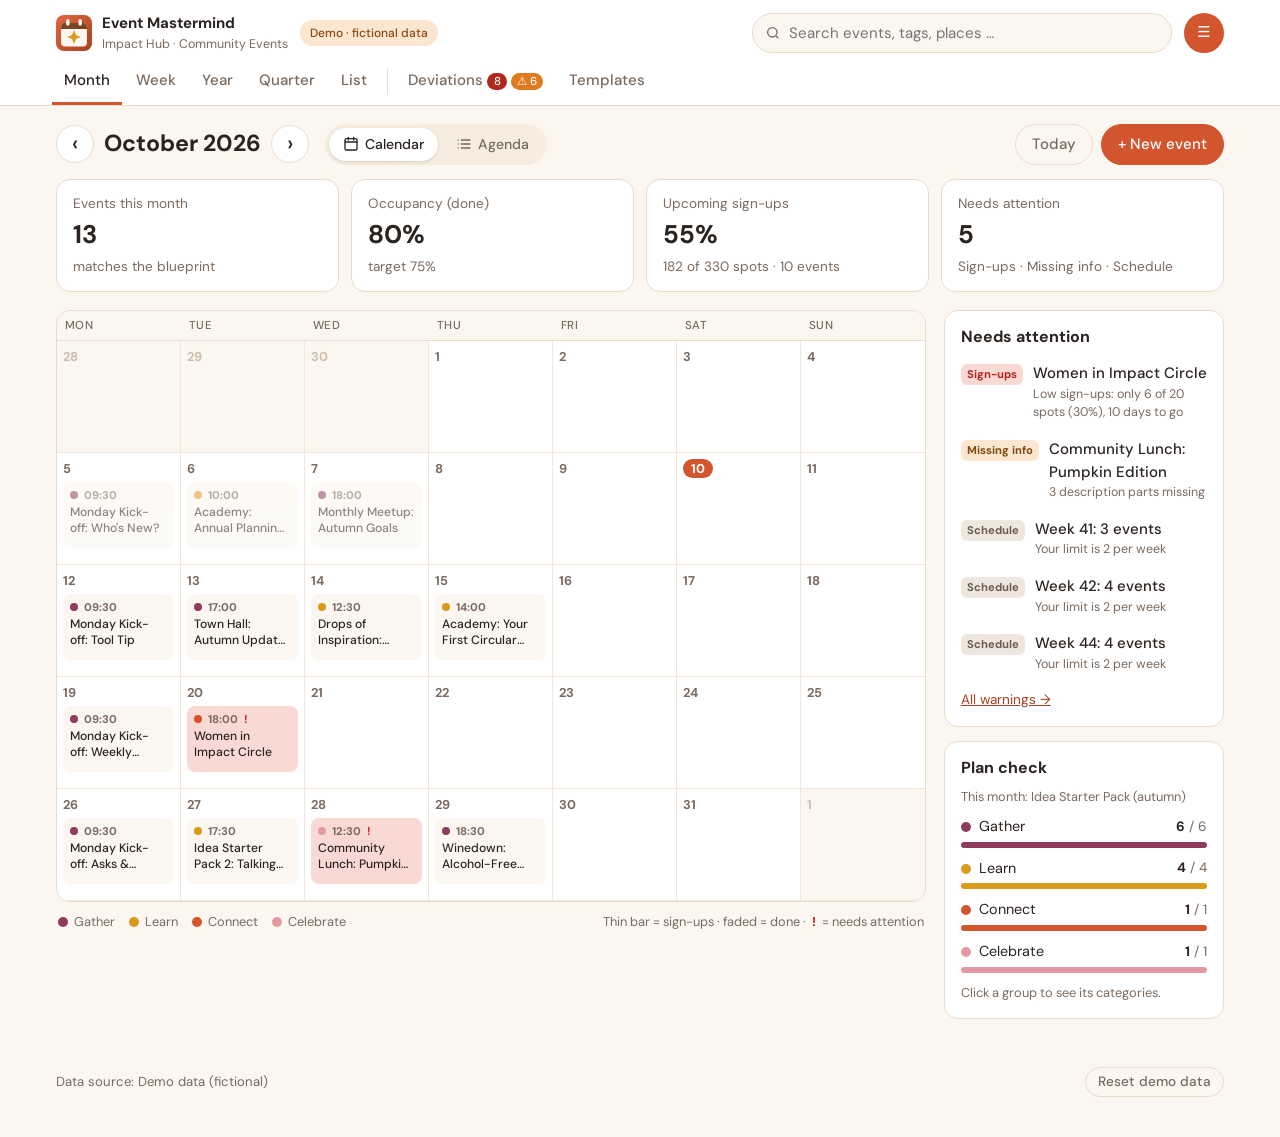
==== commit 07a576d9: "Neue Monatsansicht als Startseite: Umschalter Calendar | Agenda, 4 Farbgruppen - Month ist jetzt die" ====
--- a/index.html
+++ b/index.html
@@ -14,7 +14,7 @@
 <body>
   <header class="kopf">
     <div class="kopf-innen">
-      <a class="marke" href="#/year">
+      <a class="marke" href="#/month">
         <img class="marke-zeichen" src="bilder/favicon.svg" alt="" width="36" height="36">
         <span class="marke-text">
           <strong>Event Mastermind</strong>
@@ -33,10 +33,10 @@
       <div class="benutzer" id="benutzer" hidden></div>
     </div>
     <nav class="hauptnav" aria-label="Views">
+      <a href="#/month" data-ansicht="month">Month</a>
+      <a href="#/week" data-ansicht="week">Week</a>
       <a href="#/year" data-ansicht="year">Year</a>
       <a href="#/quarter" data-ansicht="quarter">Quarter</a>
-      <a href="#/month" data-ansicht="month">Month</a>
-      <a href="#/week" data-ansicht="week">Week</a>
       <a href="#/search" data-ansicht="search">List</a>
       <span class="nav-trenner" aria-hidden="true"></span>
       <a href="#/deviations" data-ansicht="deviations">Deviations <span class="zaehler" id="warn-zaehler"></span> <span class="zaehler info" id="info-zaehler"></span></a>
@@ -49,6 +49,8 @@
       <button class="knopf rund" id="zurueck" aria-label="Previous">‹</button>
       <h1 id="titel">…</h1>
       <button class="knopf rund" id="vor" aria-label="Next">›</button>
+      <!-- Umschalter für die Darstellung (z. B. Calendar | Agenda), wird von app.js gefüllt -->
+      <div id="umschalter"></div>
     </div>
     <div class="aktionen">
       <button class="knopf leise" id="heute">Today</button>
--- a/style.css
+++ b/style.css
@@ -25,12 +25,30 @@
   --kritisch-hell: #f9d9d4;
 
   /* Ein Farbton pro Kategorie */
-  --kat-workshop: #d2552e;        /* Terrakotta */
-  --kat-networking: #d99a1e;      /* Safran */
-  --kat-talk: #8e3b5e;            /* Pflaume */
-  --kat-lunch: #d9677a;           /* Rosé */
-  --kat-pitch: #7a4426;           /* Zimt */
-
+  /* 4 Gruppen – eine Farbe pro Gruppe (die 14 Kategorien bekommen die Farbe ihrer Gruppe) */
+  --grp-gather: #8e3b5e;         /* Pflaume */
+  --grp-learn: #d99a1e;          /* Safran */
+  --grp-connect: #d2552e;        /* Terrakotta */
+  --grp-celebrate: #e39aa3;      /* Rosé */
+  --kat-weeklies: var(--grp-gather);
+  --kat-monthlies: var(--grp-gather);
+  --kat-quarterlies: var(--grp-gather);
+  --kat-townhall: var(--grp-gather);
+  --kat-winedowns: var(--grp-gather);
+  --kat-academy: var(--grp-learn);
+  --kat-drops: var(--grp-learn);
+  --kat-idee: var(--grp-learn);
+  --kat-gruppe: var(--grp-connect);
+  --kat-collab: var(--grp-connect);
+  --kat-cross: var(--grp-connect);
+  --kat-partner: var(--grp-connect);
+  --kat-community: var(--grp-celebrate);
+  --kat-summer: var(--grp-celebrate);
+
+
+  /* Eingabefelder: weiß mit ruhigem Rahmen (gut lesbar) */
+  --feld: #ffffff;
+  --feld-rand: #d9cec3;
 
   --radius: 14px;
   --radius-klein: 9px;
@@ -116,7 +134,7 @@
   background: var(--akzent); color: #fff; font: inherit; font-weight: 700; white-space: nowrap;
 }
 .ki-knopf:hover { background: var(--akzent-dunkel); }
-.ki-knopf .funkel { color: var(--kat-networking); }
+.ki-knopf .funkel { color: var(--kat-monthlies); }
 .ki-fenster {
   /* Schublade von rechts, volle Höhe – liegt über der Event-Schublade */
   position: fixed; top: 0; right: 0; bottom: 0; z-index: 50;
@@ -238,18 +256,31 @@
 .gitter-2 { display: grid; grid-template-columns: repeat(auto-fit, minmax(300px, 1fr)); gap: 16px; }
 
 /* Kennzahlen oben */
-.kennzahlen { display: grid; grid-template-columns: repeat(auto-fit, minmax(160px, 1fr)); gap: 12px; margin-bottom: 18px; }
+.kennzahlen { display: grid; grid-template-columns: repeat(auto-fit, minmax(150px, 1fr)); gap: 12px; margin-bottom: 18px; }
 .kennzahl { background: var(--flaeche); border: 1px solid var(--linie); border-radius: var(--radius); padding: 14px 16px; }
 .kennzahl .wert { font-size: 1.6rem; font-weight: 700; }
 .kennzahl .label { color: var(--text-leise); font-size: .85rem; }
 
 /* Kategorie-Farben */
-.kat-Workshop { --kat: var(--kat-workshop); }
-.kat-Networking { --kat: var(--kat-networking); }
-.kat-Talk { --kat: var(--kat-talk); }
-.kat-Community-Lunch { --kat: var(--kat-lunch); }
-.kat-Pitch-Night { --kat: var(--kat-pitch); }
+.kat-Community-Monthlies { --kat: var(--kat-monthlies); }
+.kat-Community-Weeklies { --kat: var(--kat-weeklies); }
+.kat-Academy { --kat: var(--kat-academy); }
+.kat-Drops-of-Inspiration { --kat: var(--kat-drops); }
+.kat-Winedowns { --kat: var(--kat-winedowns); }
+.kat-Town-Hall { --kat: var(--kat-townhall); }
+.kat-Group-Specific { --kat: var(--kat-gruppe); }
+.kat-Collaboration { --kat: var(--kat-collab); }
+.kat-Idea-Starter-Pack { --kat: var(--kat-idee); }
+.kat-Cross-Community { --kat: var(--kat-cross); }
+.kat-Community-Quarterlies { --kat: var(--kat-quarterlies); }
+.kat-Partner-Deliverable { --kat: var(--kat-partner); }
+.kat-Community-Summer { --kat: var(--kat-summer); }
+.kat-Community { --kat: var(--kat-community); }
 .kat-auslastung { --kat: var(--akzent); }
+.grp-gather { --kat: var(--grp-gather); }
+.grp-learn { --kat: var(--grp-learn); }
+.grp-connect { --kat: var(--grp-connect); }
+.grp-celebrate { --kat: var(--grp-celebrate); }
 .kat-punkt { display: inline-block; width: 10px; height: 10px; border-radius: 50%; background: var(--kat); flex: none; }
 .kat-pille {
   display: inline-flex; align-items: center; gap: 6px; font-size: .78rem; font-weight: 500;
@@ -371,7 +402,7 @@
 .event-drawer {
   position: fixed; top: 0; right: 0; bottom: 0; z-index: 42;
   width: min(720px, 100vw); display: flex; flex-direction: column;
-  background: var(--hintergrund); box-shadow: -12px 0 40px rgba(43, 35, 32, .18);
+  background: var(--flaeche); box-shadow: -12px 0 40px rgba(43, 35, 32, .18);
   transform: translateX(100%); transition: transform .25s ease;
 }
 .event-drawer.offen { transform: translateX(0); }
@@ -403,7 +434,46 @@
 .knopf.bearbeiten { background: var(--akzent-dunkel); border-color: var(--akzent-dunkel); color: #fff; font-weight: 700; }
 .knopf.bearbeiten:hover { background: color-mix(in srgb, var(--akzent-dunkel) 85%, black); border-color: transparent; }
 .knopf.bearbeiten[hidden] { display: none; }
-.drawer-inhalt .beschreibung[open], .drawer-inhalt details.beschreibung { margin-top: 10px; }
+/* Details: Description offen als eigener Abschnitt unter einer Trennlinie */
+.drawer-abschnitt { border-top: 1px solid var(--linie); margin-top: 18px; padding-top: 16px; }
+.drawer-abschnitt > h3, .f-abschnitt > h3 {
+  margin: 0 0 10px; font-size: .78rem; font-weight: 700; text-transform: uppercase; letter-spacing: .06em;
+  color: var(--text-leise); display: flex; gap: 8px; align-items: baseline; flex-wrap: wrap;
+}
+.beschreibung-offen .b-kopf { display: none; }
+.beschreibung-offen p { white-space: pre-line; margin: 4px 0 10px; }
+
+/* Bearbeiten-Formular in der Schublade: weiß, Abschnitte mit Trennlinien, klare Beschriftungen */
+.f-abschnitt { display: grid; gap: 16px; padding: 22px 0; border-top: 1px solid var(--linie); }
+.f-abschnitt:first-child { border-top: none; padding-top: 4px; }
+.f-abschnitt > h3 { margin: 0; }
+.f-reihe { display: grid; grid-template-columns: 1fr 1fr; gap: 16px; }
+.f-feld { display: flex; flex-direction: column; gap: 6px; }
+.f-label { font-size: .88rem; font-weight: 600; color: var(--text); }
+.f-feld input, .f-feld select, .f-feld textarea {
+  font: inherit; font-size: .95rem; color: var(--text); width: 100%; box-sizing: border-box;
+  background: var(--feld); border: 1px solid var(--feld-rand); border-radius: 8px; padding: 10px 12px;
+}
+.f-feld textarea { resize: vertical; line-height: 1.45; }
+.f-feld input:focus, .f-feld select:focus, .f-feld textarea:focus {
+  border-color: var(--akzent); box-shadow: 0 0 0 3px var(--akzent-hell); outline: none;
+}
+.f-feld ::placeholder { color: #b3a598; }
+.pflicht { font-size: .72rem; font-weight: 600; color: var(--akzent-dunkel); margin-left: 4px; }
+.f-hilfe { font-size: .78rem; font-weight: 400; color: var(--text-leise); margin-left: 4px; }
+.f-fehlt { font-size: .72rem; font-weight: 600; color: var(--kritisch); margin-left: 4px; }
+.f-status { font-size: .78rem; font-weight: 500; text-transform: none; letter-spacing: 0; }
+.f-vorschlag { display: flex; gap: 12px; align-items: flex-end; flex-wrap: wrap; }
+.f-vorschlag .f-feld { flex: 1; min-width: 220px; }
+.f-hinweis { font-size: .82rem; color: var(--text-leise); margin: 4px 0 0; }
+.drawer-formular .tag-wahl { display: inline-flex; position: relative; cursor: pointer; }
+.drawer-formular .tag-wahl span { background: var(--feld); border-color: var(--feld-rand); }
+.drawer-formular #vorschlaege:empty { display: none; }
+.drawer-formular #vorschlaege {
+  display: flex; flex-direction: column; gap: 10px;
+  border: 1px solid var(--feld-rand); border-radius: 8px; padding: 12px 14px; background: var(--feld);
+}
+.drawer-formular .vorschlag-teil .vorschlag-text { background: none; padding: 0; }
 .event-karte {
   background: var(--flaeche); border: 1px solid var(--linie); border-left: 5px solid var(--kat);
   border-radius: var(--radius); padding: 14px 16px; margin-bottom: 10px; box-shadow: var(--schatten);
@@ -573,6 +643,12 @@
 .kennzahl.warnend .wert { color: var(--kritisch); }
 .rahmen-warnung { border-color: #eeb0a8; border-left: 5px solid var(--kritisch); }
 .tabelle tr.vergangen td { opacity: .6; }
+.kennzahl .mehr { display: block; font-size: .75rem; font-weight: 500; color: var(--akzent-dunkel); margin-top: 2px; }
+a.kennzahl:hover { border-color: var(--akzent); }
+.abweichungs-tabelle td { vertical-align: top; }
+.abweichungs-tabelle tr.erste-zeile td { border-top: 2px solid var(--linie); }
+.abweichungs-tabelle .tipp { color: var(--text-leise); font-size: .84rem; }
+.ev-mini-liste { display: flex; flex-direction: column; gap: 3px; min-width: 190px; }
 .haken-gruppe { display: flex; flex-direction: column; gap: 2px; }
 .b-kopf { font-size: .78rem; font-weight: 700; text-transform: uppercase; letter-spacing: .04em; color: var(--text-leise); margin: 10px 0 2px; }
 .b-gruppe { border-top: 1px dashed var(--linie); padding: 8px 0 2px; }
@@ -617,5 +693,148 @@
   .drawer-inhalt { padding: 16px; }
   .drawer-fuss { padding: 10px 16px; }
   .fuss-luecke { flex-basis: 100%; height: 0; }
-  .formular { grid-template-columns: 1fr; }
-}
+  .formular, .f-reihe { grid-template-columns: 1fr; }
+}
+#warnliste, #fehlende-infos-box, #blueprint-box, #auslastung-box, #termine-box, #einstellungen-box { scroll-margin-top: 120px; }
+/* Abweichungs-Seite: Sprung-Leiste, Einstellungen */
+.sprung-leiste { display: flex; flex-wrap: wrap; gap: 8px; margin-bottom: 4px; }
+.sprung-leiste a { font-size: .85rem; padding: 5px 12px; border-radius: 999px; border: 1px solid var(--linie);
+  background: var(--flaeche); color: var(--text); text-decoration: none; }
+.sprung-leiste a:hover { border-color: var(--akzent); color: var(--akzent-dunkel); }
+.einstellungen-reihe { display: flex; flex-wrap: wrap; gap: 14px; align-items: flex-end; }
+.einstellung { display: flex; flex-direction: column; gap: 4px; font-size: .85rem; color: var(--text-leise); max-width: 220px; }
+.einstellung input { width: 90px; padding: 6px 8px; border: 1px solid var(--feld-rand); border-radius: var(--radius-klein);
+  background: var(--feld); font: inherit; color: var(--text); }
+.ausnahmen-liste { margin: 6px 0 0; padding-left: 20px; font-size: .9rem; }
+.link-knopf { background: none; border: 0; padding: 0; text-align: left; cursor: pointer; font: inherit; color: inherit; }
+.link-knopf:hover strong { color: var(--akzent-dunkel); text-decoration: underline; }
+/* Terminplan-Konflikte */
+.tag-zelle.konflikt { border-color: #eeb0a8; background: var(--kritisch-hell); }
+.konflikt-text { color: var(--kritisch); font-weight: 700; font-size: .72rem; }
+.wk-tag-kopf.konflikt span, .wk-tag-kopf.konflikt strong { color: var(--kritisch); }
+a.banner-link { text-decoration: none; color: inherit; margin-bottom: 12px; }
+a.banner-link:hover { border-color: var(--warnung); }
+
+/* ---------------------------------------------------------- Umschalter ("Pille" neben dem Titel) */
+#umschalter:empty { display: none; }
+.pillen-umschalter { display: inline-flex; gap: 4px; padding: 4px; background: var(--flaeche-warm); border-radius: 999px; margin-left: 6px; }
+.pillen-umschalter button {
+  display: inline-flex; align-items: center; gap: 6px; border: 0; background: transparent; color: var(--text-leise);
+  border-radius: 999px; padding: 6px 14px; font-size: .88rem; font-weight: 500; cursor: pointer;
+}
+.pillen-umschalter button svg { width: 16px; height: 16px; fill: none; stroke: currentColor; stroke-width: 2; stroke-linecap: round; stroke-linejoin: round; }
+.pillen-umschalter button:hover { color: var(--text); }
+.pillen-umschalter button[aria-pressed="true"] { background: var(--flaeche); color: var(--text); box-shadow: 0 1px 3px rgba(43, 35, 32, .15); }
+
+/* ---------------------------------------------------------- Monat: Kennzahlen, Kalender, Agenda, Seitenleiste */
+.text-kritisch { color: var(--kritisch); font-weight: 700; }
+.klein-text { font-size: .8rem; margin: 0; }
+.monat-kennzahlen { grid-template-columns: repeat(4, minmax(0, 1fr)); }
+.monat-kennzahlen .kennzahl { display: flex; flex-direction: column; gap: 2px; }
+.monat-layout { display: flex; flex-wrap: wrap; gap: 18px; align-items: flex-start; }
+.monat-haupt { flex: 999 1 600px; min-width: 0; }
+.monat-seite { flex: 1 1 280px; display: flex; flex-direction: column; gap: 14px; }
+.seiten-karte { background: var(--flaeche); border: 1px solid var(--linie); border-radius: var(--radius); padding: 16px; display: flex; flex-direction: column; gap: 10px; }
+.seiten-karte h2 { font-size: 1rem; }
+.mehr-link { font-size: .85rem; }
+
+/* Kalender als eine Fläche mit feinen Linien */
+.monat-haupt .kalender { gap: 0; background: var(--flaeche); border: 1px solid var(--linie); border-radius: var(--radius); overflow: hidden; }
+.monat-haupt .kalender .wochentag { background: var(--hintergrund); border-bottom: 1px solid var(--linie); text-align: left; padding: 6px 8px; text-transform: uppercase; letter-spacing: .04em; font-size: .72rem; }
+.monat-haupt .tag-zelle { border: 0; border-radius: 0; border-right: 1px solid #f1e6d8; border-bottom: 1px solid #f1e6d8; min-height: 112px; padding: 6px; }
+.monat-haupt .tag-zelle:nth-child(7n) { border-right: 0; }
+.monat-haupt .tag-zelle.fremd { background: var(--hintergrund); border-style: solid; opacity: 1; }
+.monat-haupt .tag-zelle.fremd .tag-nr { color: #cdbdad; }
+.monat-haupt .tag-zelle.heute { border: 0; border-right: 1px solid #f1e6d8; border-bottom: 1px solid #f1e6d8; }
+.monat-haupt .tag-zelle.heute .tag-nr { background: var(--akzent); color: #fff; border-radius: 999px; padding: 0 8px; }
+.monat-haupt .tag-zelle.konflikt { background: color-mix(in srgb, var(--kritisch-hell) 55%, white); }
+.tag-nr-wt { display: none; }
+.monat-haupt .ev-chip {
+  display: flex; flex-direction: column; gap: 3px; border-left: 0; border-radius: 8px; padding: 6px 7px;
+  background: var(--hintergrund); font-size: .76rem;
+}
+.monat-haupt .ev-chip:hover { background: color-mix(in srgb, var(--kat) 14%, white); }
+.monat-haupt .ev-chip.erledigt { opacity: .55; }
+.monat-haupt .ev-chip.achtung { background: var(--kritisch-hell); }
+.monat-haupt .ev-chip.idee { border: 1px dashed var(--feld-rand); opacity: 1; }
+.chip-kopf { display: flex; align-items: center; gap: 6px; color: var(--text-leise); font-size: .7rem; }
+.chip-kopf .kat-punkt { width: 8px; height: 8px; }
+.chip-flagge { margin-left: auto; color: var(--kritisch); font-weight: 700; }
+.chip-titel { font-weight: 500; display: -webkit-box; -webkit-line-clamp: 2; -webkit-box-orient: vertical; overflow: hidden; }
+.mini-balken { display: block; height: 3px; background: #f1e6d8; border-radius: 3px; overflow: hidden; }
+.mini-balken > span { display: block; height: 100%; background: var(--kat); }
+.mini-balken.warnend > span { background: var(--kritisch); }
+.kalender-legende { padding: 10px 2px 0; font-size: .8rem; }
+.legende-rechts { margin-left: auto; }
+
+/* Agenda: Woche für Woche */
+.agenda { display: flex; flex-direction: column; gap: 14px; }
+.agenda-woche { background: var(--flaeche); border: 1px solid var(--linie); border-radius: var(--radius); overflow: hidden; }
+.agenda-woche.jetzt { border-color: var(--akzent); }
+.agenda-kopf { display: flex; flex-wrap: wrap; align-items: center; gap: 10px; padding: 9px 16px; background: var(--flaeche-warm); }
+.agenda-notiz { margin-left: auto; font-size: .8rem; color: var(--text-leise); }
+.agenda-notiz.warnend { color: var(--akzent-dunkel); background: var(--warnung-hell); border-radius: 999px; padding: 2px 10px; font-weight: 700; }
+.agenda-zeile {
+  display: grid; grid-template-columns: 48px minmax(0, 1fr) 96px 140px 90px; gap: 14px; align-items: center;
+  width: 100%; text-align: left; background: none; border: 0; border-top: 1px solid #f1e6d8; padding: 10px 16px; cursor: pointer;
+}
+.agenda-zeile:hover { background: var(--hintergrund); }
+.agenda-zeile.erledigt { opacity: .6; }
+.agenda-datum { display: flex; flex-direction: column; line-height: 1.1; }
+.agenda-datum small { color: var(--text-leise); font-size: .75rem; }
+.agenda-datum strong { font-size: 1.25rem; }
+.agenda-titel { display: flex; flex-direction: column; gap: 2px; min-width: 0; }
+.agenda-titel strong { font-weight: 500; white-space: nowrap; overflow: hidden; text-overflow: ellipsis; }
+.agenda-titel small { display: flex; align-items: center; gap: 6px; color: var(--text-leise); font-size: .78rem; white-space: nowrap; overflow: hidden; text-overflow: ellipsis; }
+.agenda-titel .kat-punkt { width: 8px; height: 8px; }
+.agenda-anmeldung { display: flex; flex-direction: column; gap: 4px; }
+.agenda-anmeldung .mini-balken { height: 5px; }
+.agenda-info { font-size: .8rem; }
+.agenda-leer { margin: 0; padding: 10px 16px; border-top: 1px solid #f1e6d8; }
+
+/* Seitenleiste: Mini-Kalender, Hinweise, Plan check */
+.mini-kalender { display: grid; grid-template-columns: repeat(7, minmax(0, 1fr)); gap: 4px; text-align: center; }
+.mini-wt { font-size: .7rem; color: var(--text-leise); }
+.mini-tag { border: 0; border-radius: 6px; padding: 5px 0; font-size: .75rem; background: var(--hintergrund); cursor: pointer; }
+.mini-tag.fremd { background: none; color: #d8cabb; cursor: default; }
+.mini-tag.belegt { background: #e3c9b4; }
+.mini-tag.heute { background: var(--akzent); color: #fff; font-weight: 700; }
+.hinweis-liste { display: flex; flex-direction: column; gap: 4px; }
+.hinweis-zeile { display: flex; gap: 10px; align-items: flex-start; text-align: left; background: none; border: 0; padding: 6px; margin: 0 -6px; border-radius: 8px; cursor: pointer; }
+.hinweis-zeile:hover { background: var(--hintergrund); }
+.hinweis-zeile > span:last-child { display: flex; flex-direction: column; min-width: 0; }
+.hinweis-zeile strong { font-weight: 500; }
+.hinweis-zeile small { color: var(--text-leise); font-size: .78rem; }
+.hinweis-art { flex: none; font-size: .7rem; font-weight: 700; border-radius: 6px; padding: 2px 6px; margin-top: 2px; white-space: nowrap; }
+.hinweis-art.kritisch { color: var(--kritisch); background: var(--kritisch-hell); }
+.hinweis-art.warnung { color: #7a4a10; background: var(--warnung-hell); }
+.hinweis-art.plan { color: #5b2a48; background: #efe0e8; }
+.hinweis-art.ruhig { color: #6b5c51; background: #efe7de; }
+.gruppen-liste { display: flex; flex-direction: column; gap: 10px; }
+.gruppe-zeile summary { list-style: none; cursor: pointer; display: grid; grid-template-columns: 1fr auto; gap: 4px 8px; align-items: center; }
+.gruppe-zeile summary::-webkit-details-marker { display: none; }
+.gruppe-name { display: inline-flex; align-items: center; gap: 8px; font-size: .9rem; }
+.gruppe-zahl { font-size: .85rem; color: var(--text-leise); }
+.gruppe-zahl strong { color: var(--text); }
+.gruppe-zahl.text-kritisch strong { color: var(--kritisch); }
+.gruppe-balken { grid-column: 1 / -1; height: 6px; background: #f1e6d8; border-radius: 6px; overflow: hidden; }
+.gruppe-balken > span { display: block; height: 100%; background: var(--kat); }
+.gruppe-balken.warnend > span { background: var(--kritisch); }
+.gruppe-zeile ul { list-style: none; margin: 8px 0 2px; padding: 0 0 0 18px; display: flex; flex-direction: column; gap: 3px; font-size: .82rem; }
+.gruppe-zeile li { display: flex; justify-content: space-between; gap: 8px; }
+
+@media (max-width: 900px) {
+  .monat-kennzahlen { grid-template-columns: repeat(2, minmax(0, 1fr)); }
+  .agenda-zeile { grid-template-columns: 44px minmax(0, 1fr) 110px; }
+  .agenda-status, .agenda-info { display: none; }
+}
+@media (max-width: 640px) {
+  .pillen-umschalter { margin-left: 0; }
+  .monat-haupt .kalender { border-radius: var(--radius); }
+  .monat-haupt .tag-zelle { border-right: 0; min-height: 0; }
+  .tag-nr-wt { display: inline; }
+  .legende-rechts { margin-left: 0; }
+  .agenda-zeile { grid-template-columns: 40px minmax(0, 1fr); }
+  .agenda-anmeldung { grid-column: 2; }
+}
+.blaettern { flex-wrap: wrap; }
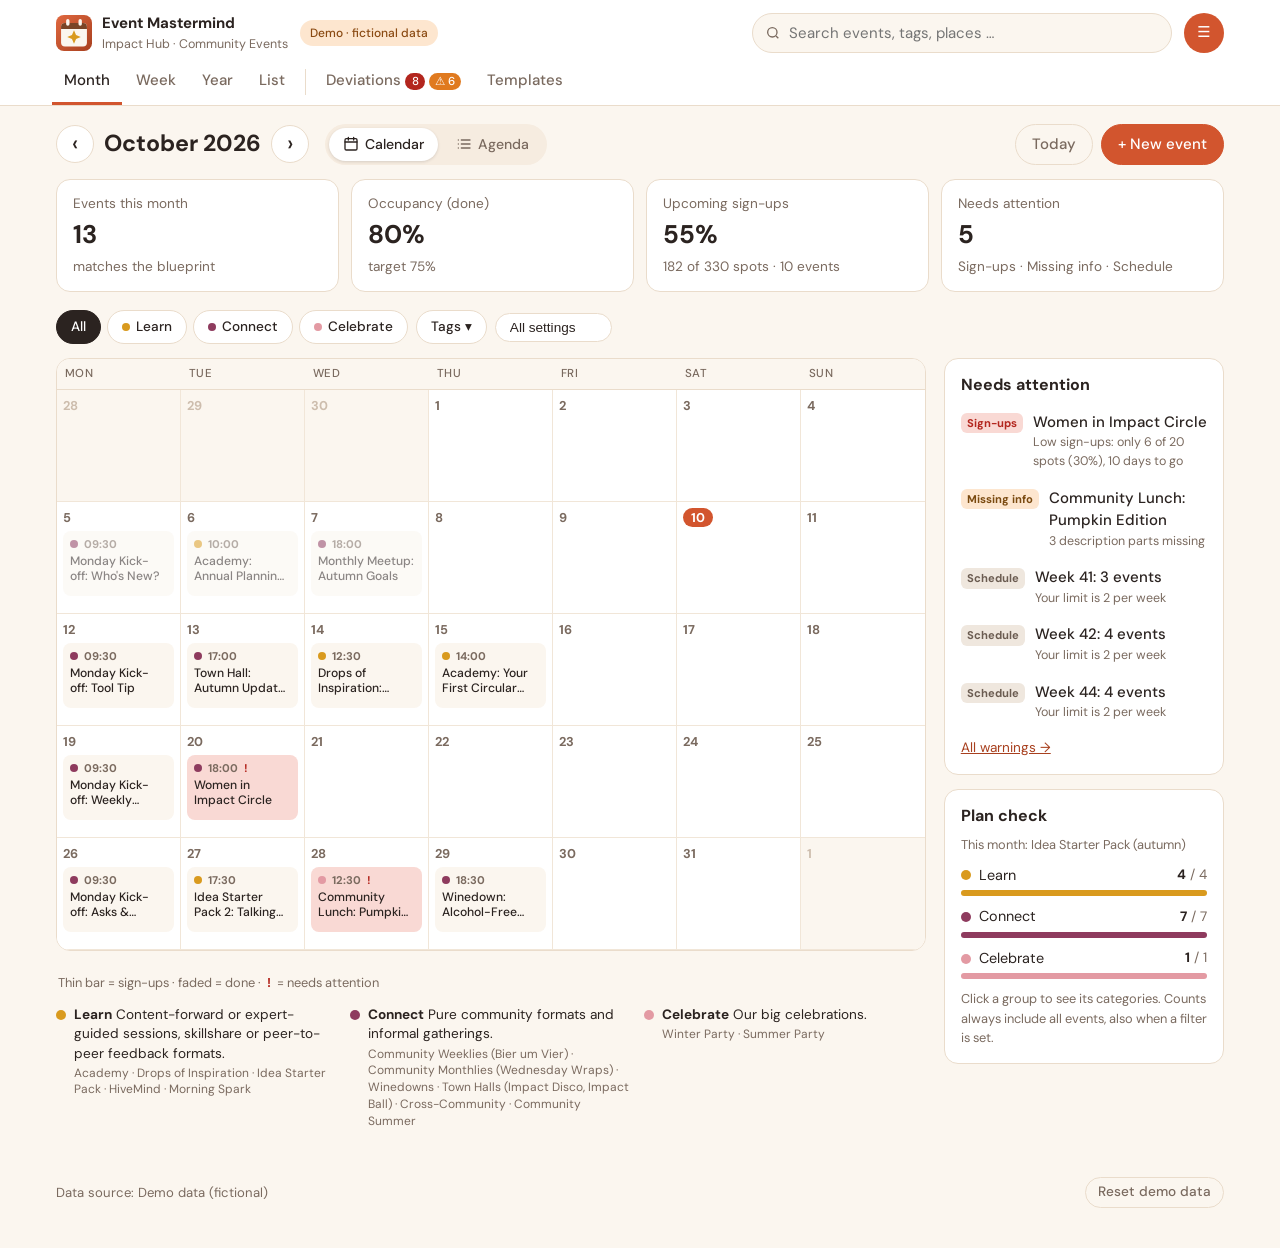
==== commit 8a23ef5f: "Neue Jahresansicht mit Quartalen: Umschalter Plan matrix | Quarters - Plan matrix: Quartalskarten ob" ====
--- a/index.html
+++ b/index.html
@@ -36,7 +36,6 @@
       <a href="#/month" data-ansicht="month">Month</a>
       <a href="#/week" data-ansicht="week">Week</a>
       <a href="#/year" data-ansicht="year">Year</a>
-      <a href="#/quarter" data-ansicht="quarter">Quarter</a>
       <a href="#/search" data-ansicht="search">List</a>
       <span class="nav-trenner" aria-hidden="true"></span>
       <a href="#/deviations" data-ansicht="deviations">Deviations <span class="zaehler" id="warn-zaehler"></span> <span class="zaehler info" id="info-zaehler"></span></a>
--- a/style.css
+++ b/style.css
@@ -25,25 +25,24 @@
   --kritisch-hell: #f9d9d4;
 
   /* Ein Farbton pro Kategorie */
-  /* 4 Gruppen – eine Farbe pro Gruppe (die 14 Kategorien bekommen die Farbe ihrer Gruppe) */
-  --grp-gather: #8e3b5e;         /* Pflaume */
+  /* 3 Gruppen – eine Farbe pro Gruppe (die 14 Kategorien bekommen die Farbe ihrer Gruppe) */
   --grp-learn: #d99a1e;          /* Safran */
-  --grp-connect: #d2552e;        /* Terrakotta */
+  --grp-connect: #8e3b5e;        /* Pflaume */
   --grp-celebrate: #e39aa3;      /* Rosé */
-  --kat-weeklies: var(--grp-gather);
-  --kat-monthlies: var(--grp-gather);
-  --kat-quarterlies: var(--grp-gather);
-  --kat-townhall: var(--grp-gather);
-  --kat-winedowns: var(--grp-gather);
   --kat-academy: var(--grp-learn);
   --kat-drops: var(--grp-learn);
   --kat-idee: var(--grp-learn);
+  --kat-weeklies: var(--grp-connect);
+  --kat-monthlies: var(--grp-connect);
+  --kat-townhall: var(--grp-connect);
   --kat-gruppe: var(--grp-connect);
   --kat-collab: var(--grp-connect);
   --kat-cross: var(--grp-connect);
   --kat-partner: var(--grp-connect);
-  --kat-community: var(--grp-celebrate);
-  --kat-summer: var(--grp-celebrate);
+  --kat-winedowns: var(--grp-connect);
+  --kat-summer: var(--grp-connect);
+  --kat-community: var(--grp-celebrate);      /* in Notion u. a. die Winter Party */
+  --kat-quarterlies: var(--grp-celebrate);    /* u. a. die Summer Party */
 
 
   /* Eingabefelder: weiß mit ruhigem Rahmen (gut lesbar) */
@@ -277,7 +276,6 @@
 .kat-Community-Summer { --kat: var(--kat-summer); }
 .kat-Community { --kat: var(--kat-community); }
 .kat-auslastung { --kat: var(--akzent); }
-.grp-gather { --kat: var(--grp-gather); }
 .grp-learn { --kat: var(--grp-learn); }
 .grp-connect { --kat: var(--grp-connect); }
 .grp-celebrate { --kat: var(--grp-celebrate); }
@@ -838,3 +836,107 @@
   .agenda-anmeldung { grid-column: 2; }
 }
 .blaettern { flex-wrap: wrap; }
+
+/* ---------------------------------------------------------- Filterleiste (Month, List) */
+.sr-only { position: absolute; width: 1px; height: 1px; overflow: hidden; clip: rect(0 0 0 0); white-space: nowrap; }
+.filter-leiste { display: flex; flex-wrap: wrap; align-items: center; gap: 8px; margin: 0 0 14px; }
+.filter-chips { display: flex; flex-wrap: wrap; gap: 6px; }
+.filter-chip, .filter-menue summary, .filter-auswahl select {
+  display: inline-flex; align-items: center; gap: 6px; border: 1px solid var(--linie); background: var(--flaeche);
+  border-radius: 999px; padding: 6px 14px; font-size: .85rem; font-weight: 500; cursor: pointer; color: var(--text);
+}
+.filter-chip:hover, .filter-menue summary:hover { border-color: var(--akzent); }
+.filter-chip[aria-pressed="true"] { background: var(--text); border-color: var(--text); color: #fff; }
+.filter-chip .kat-punkt { width: 8px; height: 8px; }
+.filter-menue { position: relative; }
+.filter-menue summary { list-style: none; }
+.filter-menue summary::-webkit-details-marker { display: none; }
+.filter-menue summary.aktiv, .filter-auswahl.aktiv select { background: var(--text); border-color: var(--text); color: #fff; }
+.filter-menue-inhalt {
+  position: absolute; z-index: 20; top: calc(100% + 6px); left: 0; width: 260px; max-height: 340px; overflow: auto;
+  background: var(--flaeche); border: 1px solid var(--linie); border-radius: var(--radius); box-shadow: var(--schatten);
+  padding: 12px; display: flex; flex-direction: column; gap: 6px;
+}
+.filter-menue-inhalt .haken { display: flex; align-items: center; gap: 8px; font-size: .88rem; }
+.filter-auswahl select { appearance: none; padding-right: 14px; }
+.filter-auswahl select:disabled { color: var(--text-leise); cursor: not-allowed; background: var(--hintergrund); }
+.filter-zahl { font-size: .85rem; margin-left: auto; }
+
+/* Tags in der Schublade direkt wählen */
+.tags-zeile { display: flex; flex-wrap: wrap; align-items: center; gap: 8px; }
+.tag-waehler { display: flex; flex-wrap: wrap; gap: 6px; margin-top: 10px; padding: 12px; background: var(--hintergrund); border-radius: var(--radius-klein); }
+.tag-waehler p { flex-basis: 100%; }
+.tag-wahl { border: 1px solid var(--linie); background: var(--flaeche); border-radius: 999px; padding: 4px 12px; font-size: .82rem; cursor: pointer; }
+.tag-wahl:hover { border-color: var(--akzent); }
+.tag-wahl[aria-pressed="true"] { background: var(--text); border-color: var(--text); color: #fff; }
+.tag-wahl[aria-pressed="true"]::before { content: "✓ "; }
+/* Tag-Filter: Suchfeld und gewählte Tags */
+.tag-suche { width: 100%; box-sizing: border-box; padding: 7px 10px; border: 1px solid var(--feld-rand); border-radius: var(--radius-klein); font: inherit; background: var(--feld); }
+.filter-chip.gewaehlt { background: var(--flaeche-warm); }
+.filter-menue-inhalt [hidden] { display: none; }
+
+/* Legende der Gruppen mit Erklärung (unter Kalender/Agenda) */
+.gruppen-legende { display: grid; grid-template-columns: repeat(3, minmax(0, 1fr)); gap: 12px; margin-top: 12px; }
+.gruppen-legende > div { display: flex; gap: 8px; align-items: flex-start; font-size: .85rem; line-height: 1.4; }
+.gruppen-legende .kat-punkt { margin-top: 5px; }
+.gruppen-legende small { display: block; color: var(--text-leise); font-size: .75rem; margin-top: 2px; }
+@media (max-width: 900px) { .gruppen-legende { grid-template-columns: 1fr; } }
+
+/* ---------------------------------------------------------- Jahr: Quartalskarten, Plan matrix, Quartals-Kacheln */
+.quartals-karten { display: grid; grid-template-columns: repeat(4, minmax(0, 1fr)); gap: 12px; margin-bottom: 16px; }
+.quartals-karte { background: var(--flaeche); border: 1px solid var(--linie); border-radius: var(--radius); padding: 14px 16px; display: flex; flex-direction: column; gap: 8px; }
+.quartals-karte.jetzt { border: 2px solid var(--akzent); }
+.qk-kopf, .qk-auslastung { display: flex; justify-content: space-between; align-items: baseline; font-size: .85rem; }
+.qk-kopf strong { font-size: 1rem; }
+.qk-zahl strong { font-size: 1.5rem; }
+.qk-balken { position: relative; height: 6px; background: #f1e6d8; border-radius: 6px; }
+.qk-balken > span { display: block; height: 100%; border-radius: 6px; background: var(--grp-connect); }
+.qk-balken.ueber > span { background: var(--warnung); }
+.qk-balken i { position: absolute; top: -3px; width: 2px; height: 12px; background: var(--text); }
+.qk-notiz { align-self: flex-start; font-size: .78rem; border-radius: 6px; padding: 3px 8px; background: var(--ok-hell); color: #7a5a1e; text-decoration: none; }
+.qk-notiz.warnend { background: var(--kritisch-hell); color: var(--kritisch); font-weight: 700; }
+
+.matrix-karte { background: var(--flaeche); border: 1px solid var(--linie); border-radius: var(--radius); padding: 8px 0 12px; overflow-x: auto; }
+.matrix { min-width: 980px; }
+.mx-zeile { display: grid; grid-template-columns: 190px repeat(17, minmax(0, 1fr)); gap: 3px; align-items: center; padding: 2px 16px; }
+.mx-kopfzeile { padding-top: 6px; padding-bottom: 6px; font-size: .75rem; color: var(--text-leise); }
+.mx-name { font-size: .82rem; padding-left: 16px; white-space: nowrap; overflow: hidden; text-overflow: ellipsis; }
+.mx-kopfzeile .mx-name { padding-left: 0; }
+.mx-kopf { text-align: center; background: none; border: 0; padding: 4px 0; font-size: .75rem; color: var(--text-leise); border-radius: 5px; }
+button.mx-kopf { cursor: pointer; }
+button.mx-kopf:hover { background: var(--hintergrund); color: var(--text); }
+.mx-kopf.fett { font-weight: 700; color: var(--text); }
+.mx-kopf.jetzt { color: var(--akzent); font-weight: 700; }
+.mx-gruppe { display: flex; align-items: center; gap: 8px; padding: 10px 16px 4px; font-weight: 700; font-size: .85rem; }
+.mx-zelle { text-align: center; font-size: .78rem; border-radius: 5px; padding: 4px 0; background: var(--flaeche-warm); min-height: 1.2em; }
+.mx-zelle.fett { font-weight: 700; }
+.mx-zelle.leer { background: none; color: #d8cabb; }
+.mx-zelle.quartalsweise { background: none; color: #9c8b7e; }
+.mx-zelle.zu-wenig { background: var(--kritisch-hell); color: var(--kritisch); font-weight: 700; }
+.mx-zelle.zu-viel { background: var(--warnung-hell); color: var(--akzent-dunkel); font-weight: 700; }
+.mx-zeile > .mx-zelle:last-child { margin-left: 6px; }
+.matrix-legende { margin-top: 10px; font-size: .8rem; }
+.mx-muster { display: inline-block; width: 22px; height: 14px; border-radius: 4px; background: var(--flaeche-warm); }
+.mx-muster.zu-wenig { background: var(--kritisch-hell); }
+.mx-muster.zu-viel { background: var(--warnung-hell); }
+
+.quartals-spalten { display: grid; grid-template-columns: repeat(4, minmax(0, 1fr)); gap: 14px; }
+.quartals-spalte { background: var(--flaeche-warm); border-radius: 16px; padding: 12px; display: flex; flex-direction: column; gap: 10px; }
+.qs-kopf { display: flex; justify-content: space-between; align-items: baseline; padding: 2px 4px 4px; }
+.monats-kachel { display: flex; flex-direction: column; gap: 8px; text-align: left; background: var(--flaeche); border: 1px solid var(--linie);
+  border-radius: 12px; padding: 12px 14px; cursor: pointer; transition: transform .12s, box-shadow .12s; }
+.monats-kachel:hover { transform: translateY(-2px); box-shadow: var(--schatten); }
+.monats-kachel.jetzt { border: 2px solid var(--akzent); }
+.mk-kopf { display: flex; justify-content: space-between; align-items: baseline; font-size: .8rem; }
+.mk-kopf strong { font-size: .95rem; }
+.mk-zahl strong { font-size: 1.5rem; }
+.mk-mix { display: flex; gap: 2px; height: 10px; border-radius: 5px; overflow: hidden; background: #f1e6d8; }
+.mk-mix > span { background: var(--kat); }
+.mk-notiz { font-size: .78rem; }
+
+@media (max-width: 900px) {
+  .quartals-karten, .quartals-spalten { grid-template-columns: repeat(2, minmax(0, 1fr)); }
+}
+@media (max-width: 640px) {
+  .quartals-karten, .quartals-spalten { grid-template-columns: 1fr; }
+}
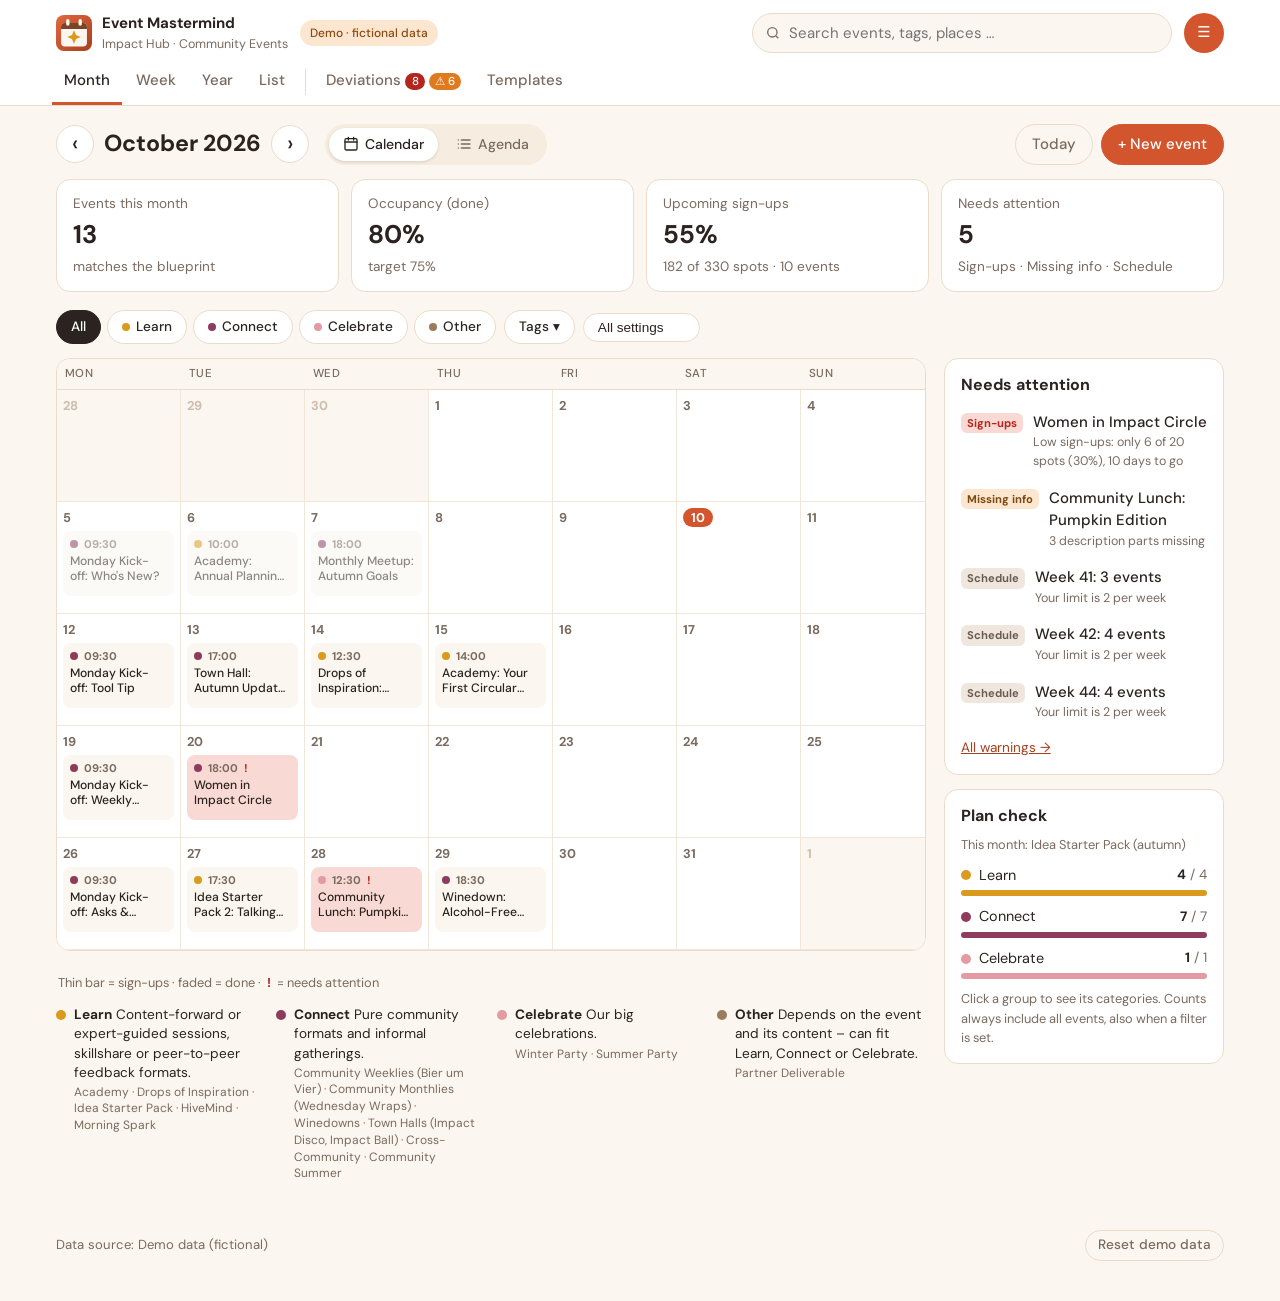
==== commit 8ecd673b: "Event-Ansicht: Titel und Summary oben, nur Zeit/Raum/Attended by, neue feste Aufgabenliste, Reminder" ====
--- a/index.html
+++ b/index.html
@@ -78,8 +78,9 @@
   <aside class="event-drawer" id="event-drawer" hidden tabindex="-1" aria-labelledby="drawer-titel">
     <header class="drawer-kopf">
       <div class="drawer-titel-block">
+        <h2 id="drawer-titel"></h2>
+        <p class="drawer-summary" id="drawer-summary" hidden></p>
         <div class="drawer-pillen" id="drawer-pillen"></div>
-        <h2 id="drawer-titel"></h2>
         <span class="drawer-datum" id="drawer-datum"></span>
       </div>
     </header>
--- a/style.css
+++ b/style.css
@@ -29,6 +29,7 @@
   --grp-learn: #d99a1e;          /* Safran */
   --grp-connect: #8e3b5e;        /* Pflaume */
   --grp-celebrate: #e39aa3;      /* Rosé */
+  --grp-other: #9c7a5b;          /* Taupe – je nach Event */
   --kat-academy: var(--grp-learn);
   --kat-drops: var(--grp-learn);
   --kat-idee: var(--grp-learn);
@@ -38,7 +39,9 @@
   --kat-gruppe: var(--grp-connect);
   --kat-collab: var(--grp-connect);
   --kat-cross: var(--grp-connect);
-  --kat-partner: var(--grp-connect);
+  --kat-partner: var(--grp-other);
+  --kat-hivemind: var(--grp-learn);
+  --kat-morning: var(--grp-learn);
   --kat-winedowns: var(--grp-connect);
   --kat-summer: var(--grp-connect);
   --kat-community: var(--grp-celebrate);      /* in Notion u. a. die Winter Party */
@@ -275,10 +278,13 @@
 .kat-Partner-Deliverable { --kat: var(--kat-partner); }
 .kat-Community-Summer { --kat: var(--kat-summer); }
 .kat-Community { --kat: var(--kat-community); }
+.kat-HiveMind { --kat: var(--kat-hivemind); }
+.kat-Morning-Spark { --kat: var(--kat-morning); }
 .kat-auslastung { --kat: var(--akzent); }
 .grp-learn { --kat: var(--grp-learn); }
 .grp-connect { --kat: var(--grp-connect); }
 .grp-celebrate { --kat: var(--grp-celebrate); }
+.grp-other { --kat: var(--grp-other); }
 .kat-punkt { display: inline-block; width: 10px; height: 10px; border-radius: 50%; background: var(--kat); flex: none; }
 .kat-pille {
   display: inline-flex; align-items: center; gap: 6px; font-size: .78rem; font-weight: 500;
@@ -410,14 +416,15 @@
   padding: 18px 16px 16px 24px; border-bottom: 1px solid var(--linie); background: var(--flaeche);
 }
 .drawer-titel-block { min-width: 0; }
-.drawer-pillen { display: flex; gap: 6px; flex-wrap: wrap; margin-bottom: 8px; }
+.drawer-pillen { display: flex; gap: 6px; flex-wrap: wrap; margin: 12px 0 6px; }
 .drawer-pillen:empty { display: none; }
-.drawer-kopf h2 { font-size: 1.45rem; line-height: 1.25; margin: 0 0 4px; }
+/* Titel als große Überschrift ganz oben, Mini-Summary hell und kursiv darunter */
+.drawer-kopf h2 { font-size: 1.9rem; line-height: 1.2; margin: 0 0 6px; }
+.drawer-summary { margin: 0; color: var(--text-leise); font-size: 1.05rem; font-style: italic; line-height: 1.4; }
 .drawer-datum { color: var(--text-leise); font-size: .92rem; }
 .drawer-inhalt { flex: 1; overflow-y: auto; padding: 20px 24px 24px; }
 /* In der Schublade ist das Event keine Karte mehr, sondern füllt die Fläche */
 .drawer-inhalt .event-karte { margin: 0; padding: 0; border: none; box-shadow: none; background: none; }
-.drawer-inhalt .event-kopf .summary { font-size: 1rem; }
 .drawer-inhalt .event-raster { grid-template-columns: minmax(200px, 260px) 1fr; }
 /* Fußleiste der Schublade: alle Knöpfe an einer Stelle, immer sichtbar */
 .drawer-formular .formular { margin-bottom: 8px; }
@@ -876,11 +883,12 @@
 .filter-menue-inhalt [hidden] { display: none; }
 
 /* Legende der Gruppen mit Erklärung (unter Kalender/Agenda) */
-.gruppen-legende { display: grid; grid-template-columns: repeat(3, minmax(0, 1fr)); gap: 12px; margin-top: 12px; }
+.gruppen-legende { display: grid; grid-template-columns: repeat(4, minmax(0, 1fr)); gap: 12px; margin-top: 12px; }
 .gruppen-legende > div { display: flex; gap: 8px; align-items: flex-start; font-size: .85rem; line-height: 1.4; }
 .gruppen-legende .kat-punkt { margin-top: 5px; }
 .gruppen-legende small { display: block; color: var(--text-leise); font-size: .75rem; margin-top: 2px; }
-@media (max-width: 900px) { .gruppen-legende { grid-template-columns: 1fr; } }
+@media (max-width: 900px) { .gruppen-legende { grid-template-columns: repeat(2, minmax(0, 1fr)); } }
+@media (max-width: 640px) { .gruppen-legende { grid-template-columns: 1fr; } }
 
 /* ---------------------------------------------------------- Jahr: Quartalskarten, Plan matrix, Quartals-Kacheln */
 .quartals-karten { display: grid; grid-template-columns: repeat(4, minmax(0, 1fr)); gap: 12px; margin-bottom: 16px; }
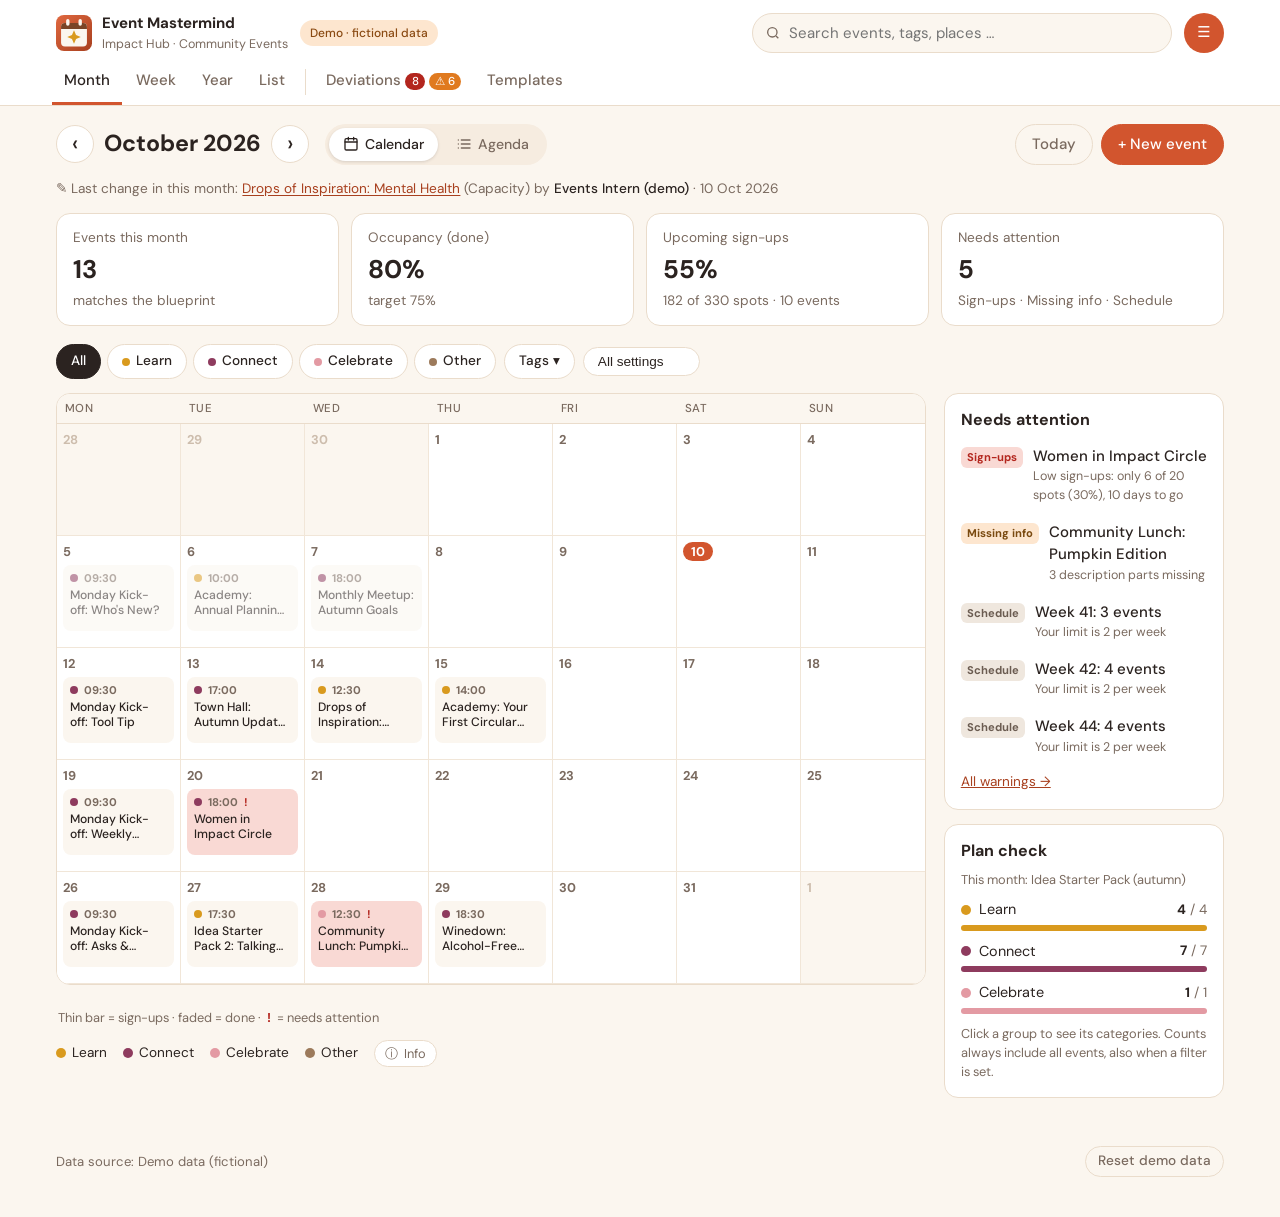
==== commit dfb68a61: "Last edited by: wer hat wann was an einem Event geändert - data-layer.js stempelt jede Speicherung: " ====
--- a/index.html
+++ b/index.html
@@ -55,6 +55,8 @@
       <button class="knopf leise" id="heute">Today</button>
       <button class="knopf haupt" id="neues-event">+ New event</button>
     </div>
+    <!-- "Last change in this month/week/year": wird von app.js gefüllt -->
+    <p class="zuletzt-ansicht" id="zuletzt-ansicht" hidden></p>
   </div>
 
   <main id="inhalt" class="inhalt" tabindex="-1">
--- a/style.css
+++ b/style.css
@@ -883,6 +883,16 @@
 .filter-menue-inhalt [hidden] { display: none; }
 
 /* Legende der Gruppen mit Erklärung (unter Kalender/Agenda) */
+/* Gruppen-Legende: eine Zeile, Erklärungen per Info-Knopf */
+.legende-info { margin-top: 12px; }
+.legende-info summary { display: flex; flex-wrap: wrap; align-items: center; gap: 6px 16px; cursor: pointer; list-style: none; font-size: .85rem; }
+.legende-info summary::-webkit-details-marker { display: none; }
+.legende-info summary > span { display: inline-flex; align-items: center; gap: 6px; }
+.legende-info .info-knopf {
+  padding: 3px 10px; border: 1px solid var(--linie); border-radius: 999px;
+  color: var(--text-leise); font-size: .8rem; background: var(--flaeche);
+}
+.legende-info summary:hover .info-knopf, .legende-info[open] .info-knopf { color: var(--text); border-color: var(--text-leise); }
 .gruppen-legende { display: grid; grid-template-columns: repeat(4, minmax(0, 1fr)); gap: 12px; margin-top: 12px; }
 .gruppen-legende > div { display: flex; gap: 8px; align-items: flex-start; font-size: .85rem; line-height: 1.4; }
 .gruppen-legende .kat-punkt { margin-top: 5px; }
@@ -948,3 +958,35 @@
 @media (max-width: 640px) {
   .quartals-karten, .quartals-spalten { grid-template-columns: 1fr; }
 }
+
+/* ---------------------------------------------------------- "Last edited by" & Verlauf */
+.zuletzt-ansicht { flex-basis: 100%; margin: 2px 0 0; font-size: .85rem; color: var(--text-leise); }
+.zuletzt-ansicht strong { color: var(--text); font-weight: 500; }
+.link-knopf {
+  border: 0; background: none; padding: 0; font: inherit; color: var(--akzent-dunkel);
+  text-decoration: underline; text-underline-offset: 2px; cursor: pointer;
+}
+.link-knopf:hover { color: var(--akzent); }
+.zuletzt-zeile { margin: -4px 0 10px; }
+.zuletzt { font-size: .82rem; color: var(--text-leise); }
+.zuletzt strong { color: var(--text); font-weight: 500; }
+.treffer-zuletzt { margin-left: auto; }
+.verlauf h3 { margin-bottom: 6px; }
+.verlauf-liste { list-style: none; margin: 0 0 6px; padding: 0; border-left: 2px solid var(--linie); }
+.verlauf-liste li {
+  display: grid; grid-template-columns: 140px 1fr; gap: 0 10px; padding: 5px 0 5px 12px;
+  font-size: .85rem; position: relative;
+}
+.verlauf-liste li::before {
+  content: ""; position: absolute; left: -5px; top: 11px; width: 8px; height: 8px; border-radius: 50%;
+  background: var(--flaeche); border: 2px solid var(--akzent);
+}
+.verlauf-liste li:first-child::before { background: var(--akzent); }
+.verlauf-wann { color: var(--text-leise); font-variant-numeric: tabular-nums; grid-row: span 2; }
+.verlauf-wer { font-weight: 500; overflow-wrap: anywhere; }
+.verlauf-was { color: var(--text-leise); }
+@media (max-width: 640px) {
+  .verlauf-liste li { grid-template-columns: 1fr; }
+  .verlauf-wann { grid-row: auto; }
+  .treffer-zuletzt { margin-left: 0; flex-basis: 100%; }
+}
